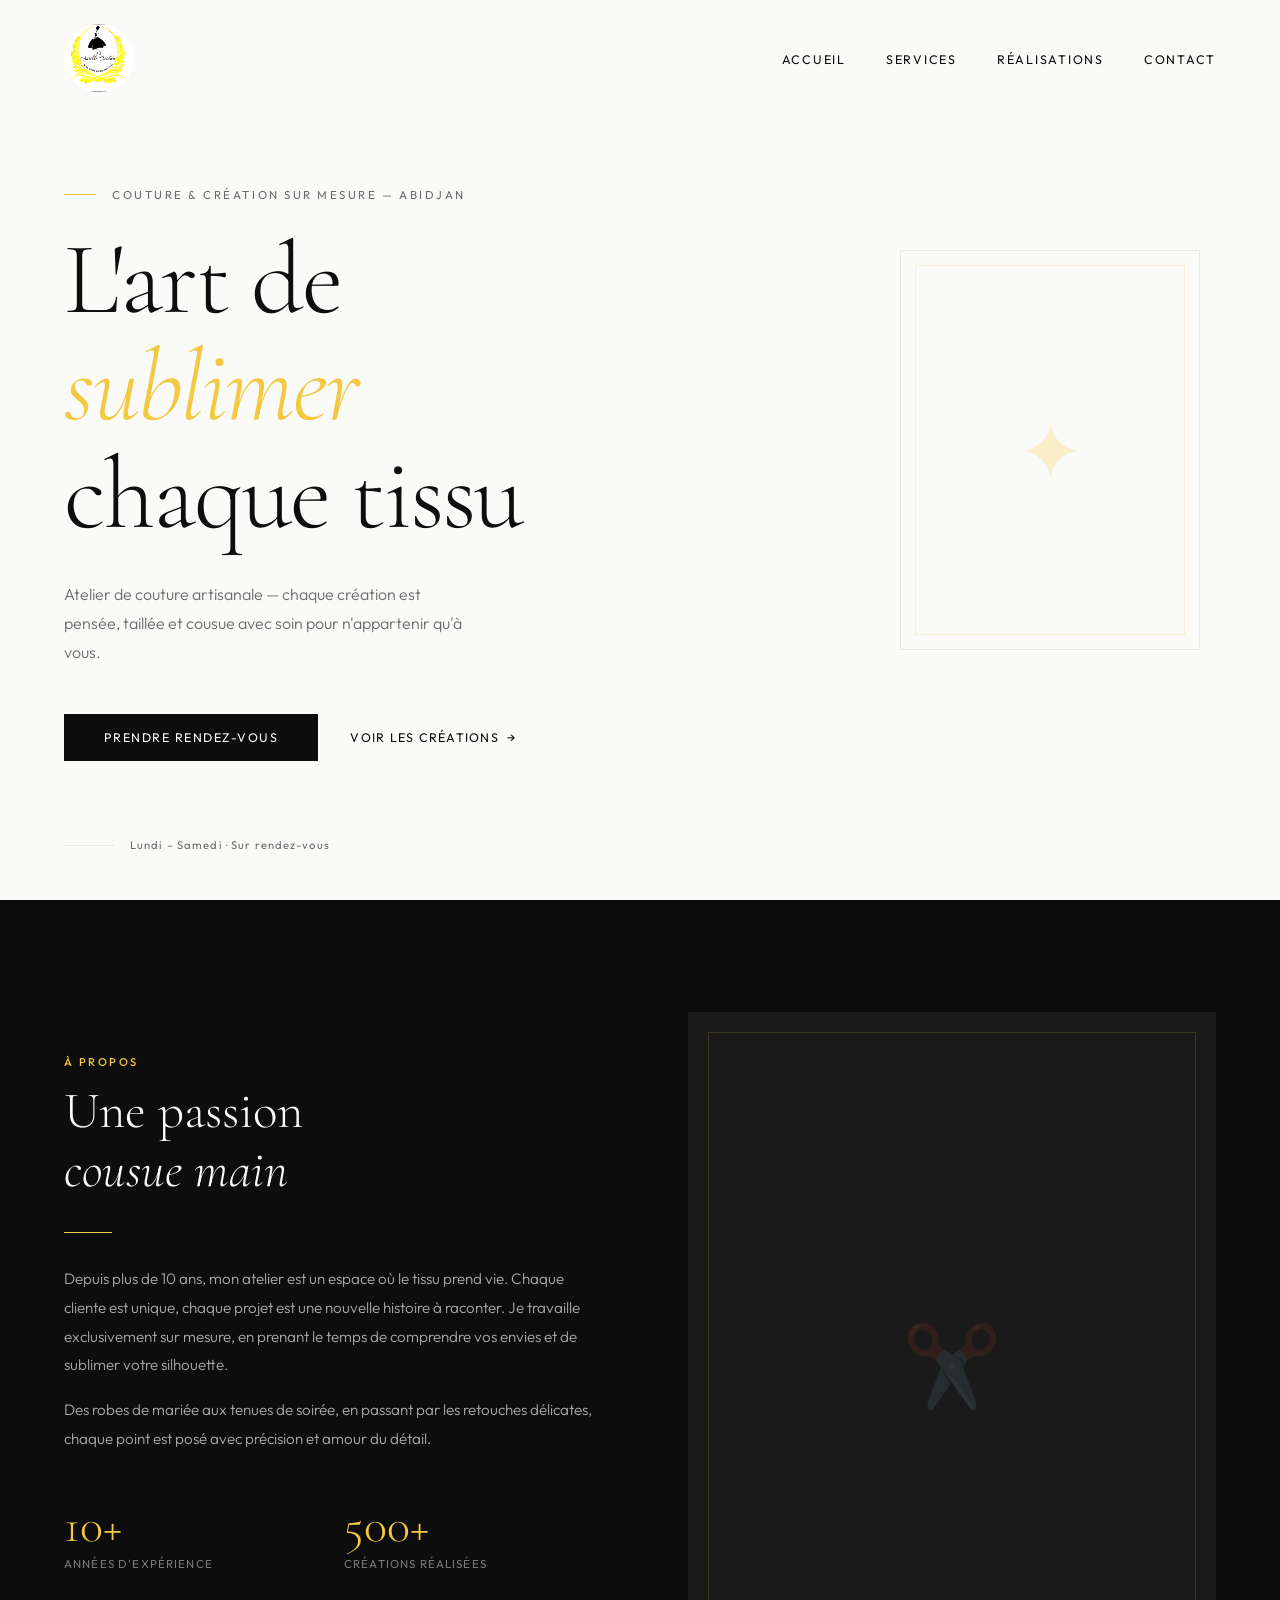
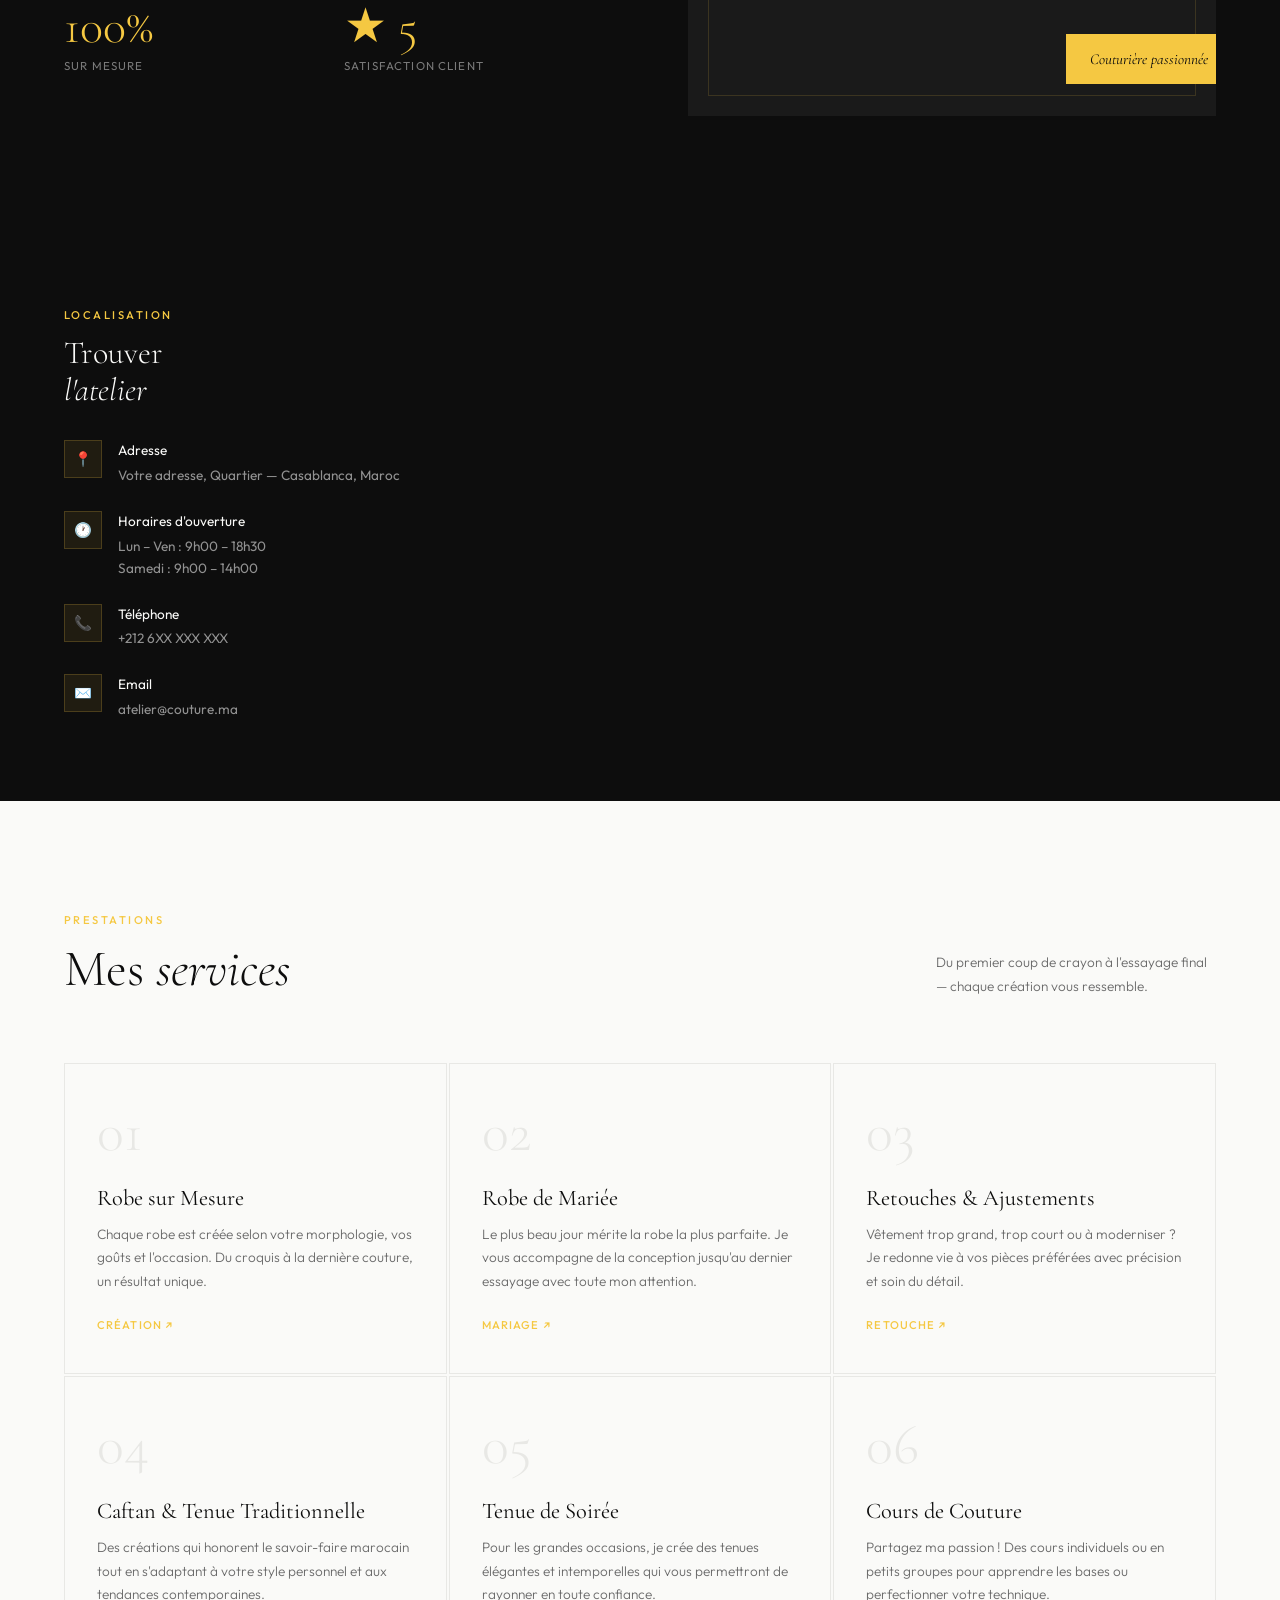
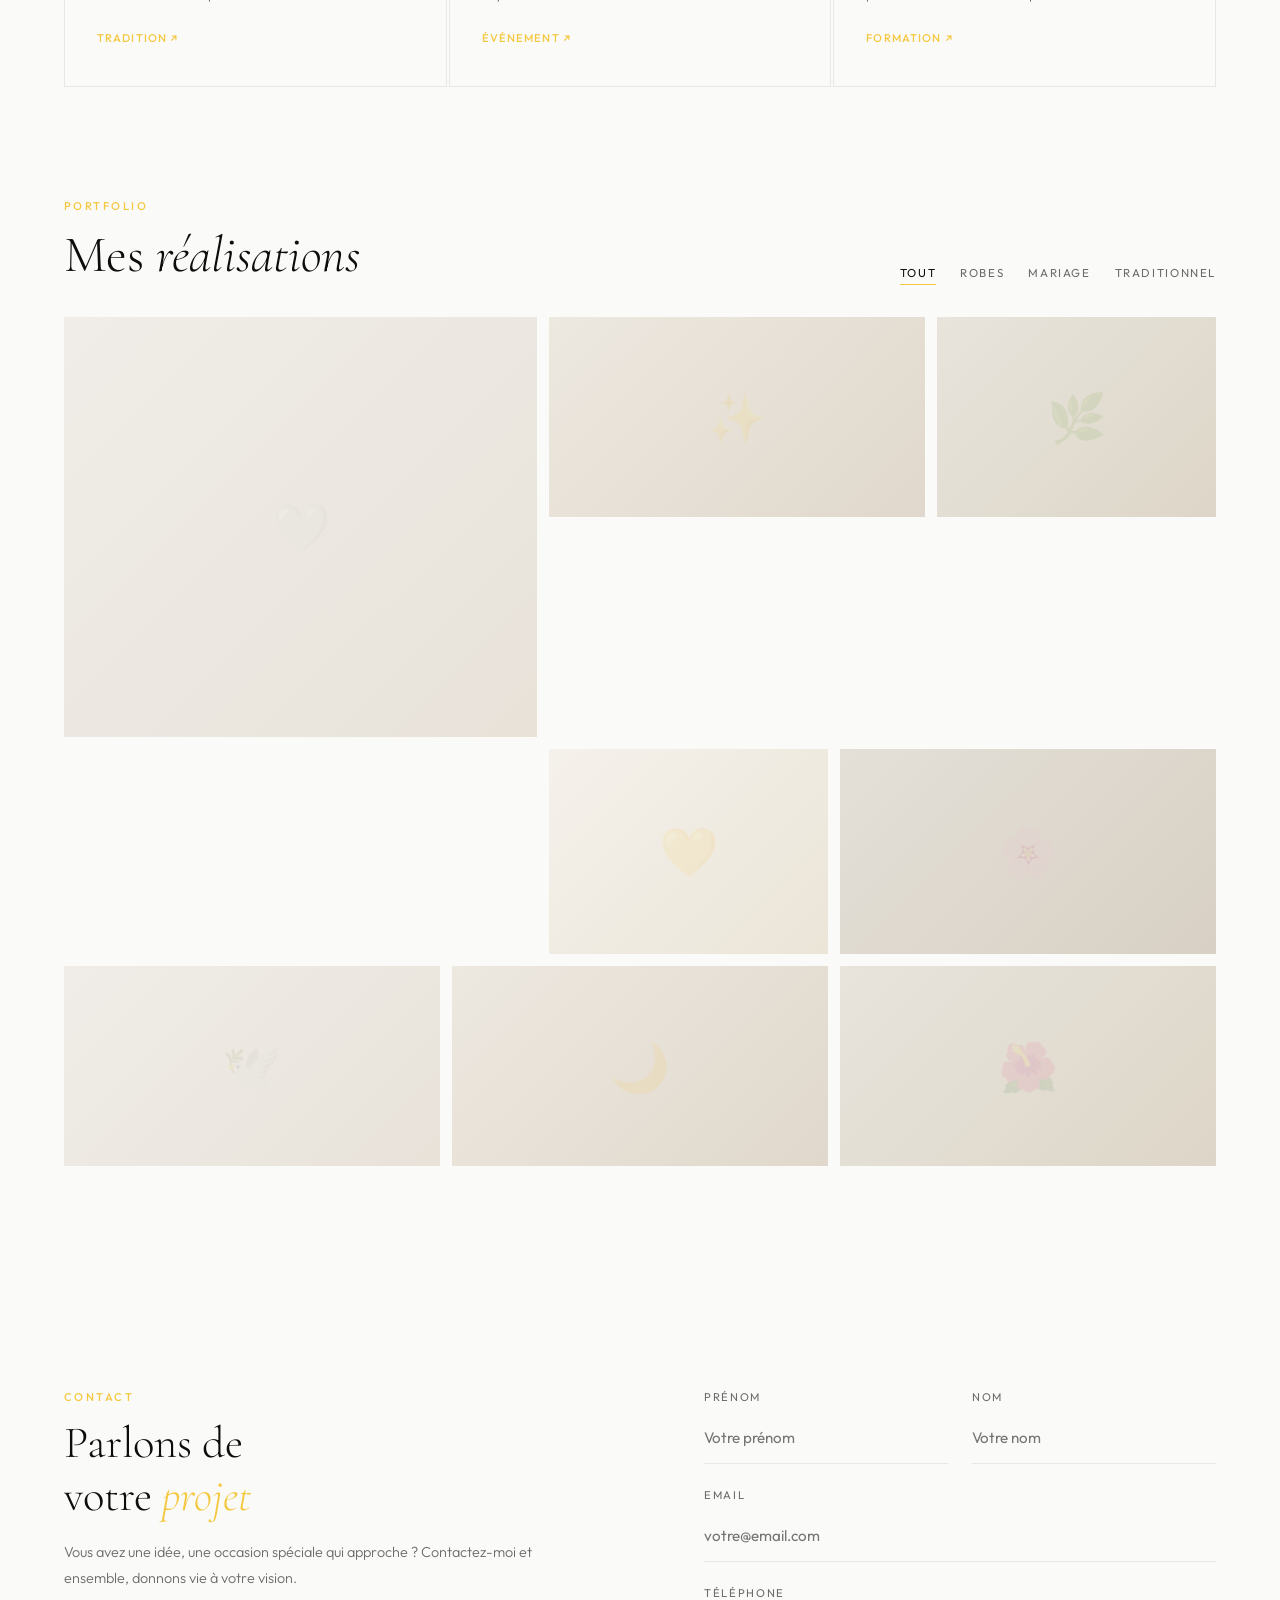
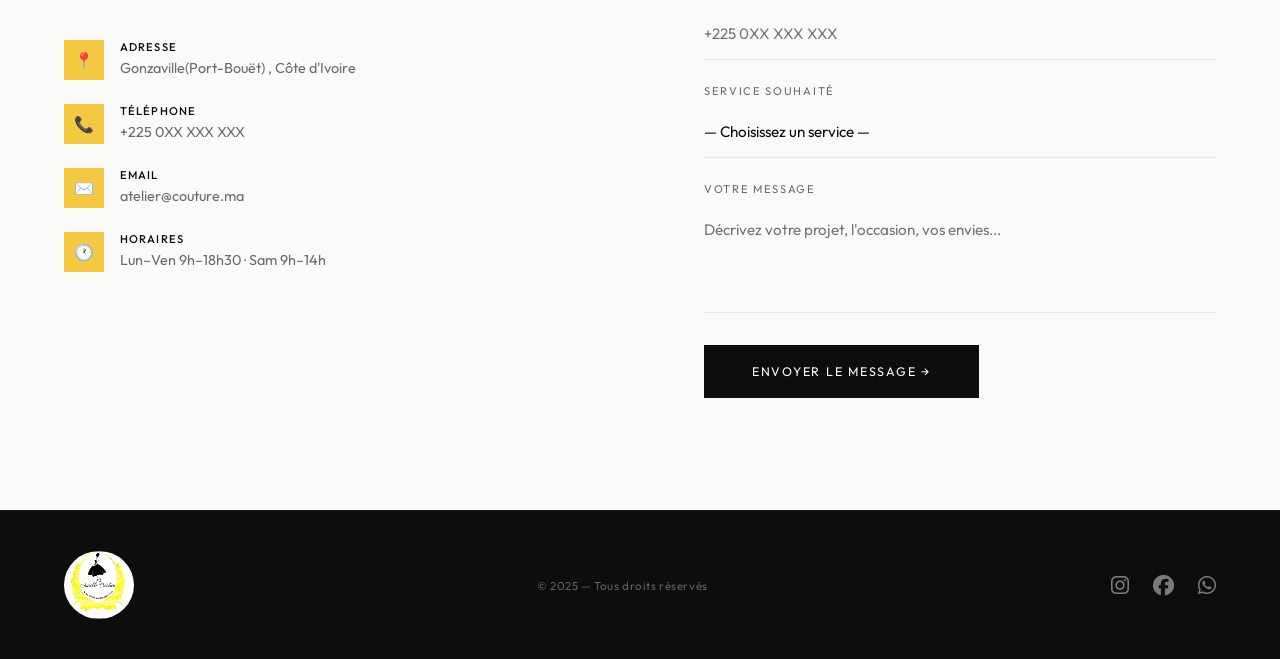
==== index.html @ 99bc2b7b "Site vitrine type couture" ====
<!DOCTYPE html>
<html lang="fr">
<head>
  <meta charset="UTF-8">
  <meta name="viewport" content="width=device-width, initial-scale=1.0">
  <title>Aurelle Création — Vous rendre encore plus belle</title>
  <link href="https://fonts.googleapis.com/css2?family=Cormorant+Garamond:ital,wght@0,300;0,400;0,600;1,300;1,400&family=Outfit:wght@300;400;500&display=swap" rel="stylesheet">
  <link rel="stylesheet" href="https://cdnjs.cloudflare.com/ajax/libs/font-awesome/6.4.0/css/all.min.css">
  <style>
    :root {
      --yellow: #F5C842;
      --yellow-light: #FDF3CC;
      --white: #FAFAF8;
      --black: #0D0D0D;
      --gray: #6B6B6B;
      --gray-light: #E8E8E5;
      --font-display: 'Cormorant Garamond', serif;
      --font-body: 'Outfit', sans-serif;
    }
    * { margin: 0; padding: 0; box-sizing: border-box; }
    html { scroll-behavior: smooth; }
    body { font-family: var(--font-body); background: var(--white); color: var(--black); overflow-x: hidden; }

    /* ── NAV ── */
    nav {
      position: fixed; top: 0; left: 0; right: 0; z-index: 100;
      display: flex; justify-content: space-between; align-items: center;
      padding: 1.5rem 4rem;
      transition: background 0.4s, box-shadow 0.4s;
    }
    nav.scrolled {
      background: rgba(250,250,248,0.96);
      backdrop-filter: blur(12px);
      box-shadow: 0 1px 0 var(--gray-light);
    }
    .nav-logo {
      font-family: var(--font-display); font-size: 1.5rem; font-weight: 300;
      letter-spacing: 0.1em; color: var(--black); text-decoration: none;
    }
    .nav-logo span { color: var(--yellow); }
    .logo-img { 
      height: 68px; width: auto; object-fit: contain; display: block;
      border-radius: 50%;
      filter: brightness(1.2);
    }
    .footer-logo .logo-img { 
      height: 62px;
      filter: brightness(0) invert(1) brightness(1.2);
      border-radius: 50%;
    }
    .nav-links { display: flex; gap: 2.5rem; list-style: none; }
    .nav-links a {
      font-size: 0.78rem; font-weight: 400; letter-spacing: 0.14em;
      text-transform: uppercase; color: var(--black); text-decoration: none;
      position: relative; padding-bottom: 3px;
    }
    .nav-links a::after {
      content: ''; position: absolute; bottom: 0; left: 0;
      width: 0; height: 1px; background: var(--yellow); transition: width 0.3s;
    }
    .nav-links a:hover::after { width: 100%; }

    .hamburger { display: none; flex-direction: column; gap: 5px; cursor: pointer; }
    .hamburger span { display: block; width: 24px; height: 1.5px; background: var(--black); transition: all 0.3s; }
    .hamburger.open span:nth-child(1) { transform: translateY(6.5px) rotate(45deg); }
    .hamburger.open span:nth-child(2) { opacity: 0; }
    .hamburger.open span:nth-child(3) { transform: translateY(-6.5px) rotate(-45deg); }

    .mobile-menu {
      display: none; position: fixed; inset: 0; background: var(--white); z-index: 99;
      flex-direction: column; justify-content: center; align-items: center; gap: 2.5rem;
    }
    .mobile-menu.open { display: flex; }
    .mobile-menu a {
      font-family: var(--font-display); font-size: 2.8rem; font-weight: 300;
      color: var(--black); text-decoration: none; letter-spacing: 0.05em;
    }
    .mobile-menu a:hover { color: var(--yellow); }

    /* ── HERO ── */
    #accueil {
      min-height: 100vh; display: flex; flex-direction: column; justify-content: center;
      padding: 8rem 4rem 5rem; position: relative; overflow: hidden;
    }
    .hero-eyebrow {
      font-size: 0.72rem; font-weight: 400; letter-spacing: 0.22em;
      text-transform: uppercase; color: var(--gray); margin-bottom: 1.5rem;
      display: flex; align-items: center; gap: 1rem;
      opacity: 0; animation: fadeUp 0.8s ease forwards 0.2s;
    }
    .hero-eyebrow::before { content: ''; display: block; width: 2rem; height: 1px; background: var(--yellow); }
    .hero-title {
      font-family: var(--font-display);
      font-size: clamp(3.5rem, 8vw, 8rem);
      font-weight: 300; line-height: 1.05; letter-spacing: -0.02em; max-width: 820px;
      opacity: 0; animation: fadeUp 0.9s ease forwards 0.4s;
    }
    .hero-title em { font-style: italic; color: var(--yellow); }
    .hero-subtitle {
      margin-top: 2rem; font-size: 1rem; font-weight: 300; color: var(--gray);
      max-width: 400px; line-height: 1.8;
      opacity: 0; animation: fadeUp 0.9s ease forwards 0.6s;
    }
    .hero-cta {
      margin-top: 3rem; display: flex; gap: 2rem; align-items: center;
      opacity: 0; animation: fadeUp 0.9s ease forwards 0.8s;
    }
    .btn-primary {
      background: var(--black); color: var(--white);
      padding: 1rem 2.5rem; font-family: var(--font-body);
      font-size: 0.78rem; font-weight: 400; letter-spacing: 0.12em;
      text-transform: uppercase; text-decoration: none; transition: background 0.3s, color 0.3s;
    }
    .btn-primary:hover { background: var(--yellow); color: var(--black); }
    .btn-secondary {
      font-size: 0.78rem; font-weight: 400; letter-spacing: 0.1em;
      text-transform: uppercase; color: var(--black); text-decoration: none;
      display: flex; align-items: center; gap: 0.5rem;
    }
    .btn-secondary::after { content: '→'; transition: transform 0.3s; }
    .btn-secondary:hover::after { transform: translateX(5px); }

    .hero-deco {
      position: absolute; right: 5rem; top: 50%; transform: translateY(-50%);
      width: 300px; height: 400px;
      opacity: 0; animation: fadeIn 1.2s ease forwards 1s;
    }
    .hero-deco-inner {
      width: 100%; height: 100%; border: 1px solid var(--gray-light);
      position: relative; display: flex; align-items: center; justify-content: center;
    }
    .hero-deco-inner::before { content: '✦'; font-size: 5rem; color: var(--yellow); opacity: 0.25; }
    .hero-deco-inner::after { content: ''; position: absolute; inset: 14px; border: 1px solid rgba(245,200,66,0.2); }

    .thread-line {
      position: absolute; bottom: 3rem; left: 4rem;
      display: flex; align-items: center; gap: 1rem;
      font-size: 0.7rem; letter-spacing: 0.1em; color: var(--gray);
      opacity: 0; animation: fadeUp 0.8s ease forwards 1.2s;
    }
    .thread-line::before { content: ''; display: block; width: 50px; height: 1px; background: var(--gray-light); }

    /* ── SECTIONS COMMONS ── */
    section { padding: 7rem 4rem; }
    .section-tag { font-size: 0.7rem; letter-spacing: 0.22em; text-transform: uppercase; color: var(--yellow); font-weight: 500; margin-bottom: 0.8rem; }
    .section-title { font-family: var(--font-display); font-size: clamp(2.2rem, 4vw, 3.5rem); font-weight: 300; line-height: 1.15; }
    .section-title em { font-style: italic; }
    .divider { width: 3rem; height: 1px; background: var(--yellow); margin: 2rem 0; }

    /* ── À PROPOS ── */
    #apropos {
      background: var(--black); color: var(--white);
      display: grid; grid-template-columns: 1fr 1fr; gap: 6rem; align-items: center;
    }
    #apropos .section-title { color: var(--white); }
    .apropos-text { font-size: 0.95rem; font-weight: 300; line-height: 1.9; color: rgba(255,255,255,0.65); }
    .apropos-stats { display: grid; grid-template-columns: 1fr 1fr; gap: 2rem; margin-top: 3rem; }
    .stat-number { font-family: var(--font-display); font-size: 3rem; font-weight: 300; color: var(--yellow); line-height: 1; }
    .stat-label { font-size: 0.72rem; letter-spacing: 0.1em; text-transform: uppercase; color: rgba(255,255,255,0.45); margin-top: 0.4rem; }
    .apropos-portrait {
      width: 100%; aspect-ratio: 3/4; background: #1A1A1A;
      position: relative; display: flex; align-items: center; justify-content: center; overflow: hidden;
    }
    .apropos-portrait::before { content: ''; position: absolute; inset: 20px; border: 1px solid rgba(245,200,66,0.15); }
    .portrait-icon { font-size: 5rem; opacity: 0.12; }
    .portrait-badge {
      position: absolute; bottom: 2rem; right: -1rem;
      background: var(--yellow); color: var(--black);
      padding: 1rem 1.5rem; font-family: var(--font-display); font-size: 0.95rem; font-style: italic;
    }

    /* ── MAP ── */
    #map-section { padding: 0; background: var(--black); }
    .map-container { display: grid; grid-template-columns: 1fr 1.6fr; }
    .map-info { background: var(--black); color: var(--white); padding: 5rem 4rem; display: flex; flex-direction: column; justify-content: center; }
    .map-info .section-tag { color: var(--yellow); }
    .map-info .section-title { color: var(--white); font-size: 2rem; }
    .map-details { margin-top: 2rem; display: flex; flex-direction: column; gap: 1.5rem; }
    .map-detail-item { display: flex; gap: 1rem; align-items: flex-start; }
    .map-icon {
      width: 38px; height: 38px; background: rgba(245,200,66,0.08);
      border: 1px solid rgba(245,200,66,0.2);
      display: flex; align-items: center; justify-content: center; font-size: 0.9rem; flex-shrink: 0;
    }
    .map-detail-text { font-size: 0.85rem; color: rgba(255,255,255,0.55); line-height: 1.6; }
    .map-detail-text strong { color: var(--white); display: block; margin-bottom: 0.2rem; font-weight: 400; }
    .map-iframe-wrap { height: 450px; overflow: hidden; }
    .map-iframe-wrap iframe { width: 100%; height: 100%; border: none; filter: grayscale(20%) contrast(1.05); }

    /* ── SERVICES ── */
    #services { background: var(--white); }
    .services-header { display: flex; justify-content: space-between; align-items: flex-end; margin-bottom: 4rem; }
    .services-grid { display: grid; grid-template-columns: repeat(3, 1fr); gap: 2px; }
    .service-card {
      background: var(--white); border: 1px solid var(--gray-light);
      padding: 2.5rem 2rem; transition: all 0.4s; cursor: default;
      position: relative; overflow: hidden;
    }
    .service-card::before {
      content: ''; position: absolute; bottom: 0; left: 0;
      width: 0; height: 2px; background: var(--yellow); transition: width 0.4s;
    }
    .service-card:hover { background: var(--black); color: var(--white); }
    .service-card:hover::before { width: 100%; }
    .service-number { font-family: var(--font-display); font-size: 3.5rem; font-weight: 300; color: var(--gray-light); line-height: 1; margin-bottom: 1.5rem; transition: color 0.4s; }
    .service-card:hover .service-number { color: rgba(245,200,66,0.15); }
    .service-name { font-family: var(--font-display); font-size: 1.4rem; font-weight: 400; margin-bottom: 0.75rem; }
    .service-desc { font-size: 0.85rem; font-weight: 300; line-height: 1.75; color: var(--gray); transition: color 0.4s; }
    .service-card:hover .service-desc { color: rgba(255,255,255,0.55); }
    .service-tag { display: inline-block; margin-top: 1.5rem; font-size: 0.7rem; letter-spacing: 0.1em; text-transform: uppercase; color: var(--yellow); font-weight: 500; }

    /* ── RÉALISATIONS ── */
    #realisations { background: var(--white); padding-top: 0; }
    .realisations-header { display: flex; justify-content: space-between; align-items: flex-end; margin-bottom: 2rem; flex-wrap: wrap; gap: 1rem; }
    .filter-tabs { display: flex; gap: 1.5rem; flex-wrap: wrap; }
    .filter-tab {
      font-size: 0.72rem; letter-spacing: 0.14em; text-transform: uppercase; font-weight: 400;
      cursor: pointer; padding-bottom: 4px; border: none; border-bottom: 1px solid transparent;
      color: var(--gray); transition: all 0.3s; background: none; font-family: var(--font-body);
    }
    .filter-tab.active, .filter-tab:hover { color: var(--black); border-bottom-color: var(--yellow); }

    .portfolio-grid {
      display: grid; grid-template-columns: repeat(12, 1fr);
      grid-auto-rows: auto; gap: 0.75rem;
    }
    .portfolio-item { position: relative; overflow: hidden; cursor: pointer; background: #F0EDE8; transition: opacity 0.4s, transform 0.4s; }
    .portfolio-item:nth-child(1) { grid-column: 1/6; height: 420px; }
    .portfolio-item:nth-child(2) { grid-column: 6/10; height: 200px; }
    .portfolio-item:nth-child(3) { grid-column: 10/13; height: 200px; }
    .portfolio-item:nth-child(4) { grid-column: 6/9; height: 205px; }
    .portfolio-item:nth-child(5) { grid-column: 9/13; height: 205px; }
    .portfolio-item:nth-child(6) { grid-column: 1/5; height: 200px; }
    .portfolio-item:nth-child(7) { grid-column: 5/9; height: 200px; }
    .portfolio-item:nth-child(8) { grid-column: 9/13; height: 200px; }

    .portfolio-img { width: 100%; height: 100%; display: flex; align-items: center; justify-content: center; font-size: 3rem; color: rgba(0,0,0,0.1); transition: transform 0.6s ease; }
    .portfolio-overlay {
      position: absolute; inset: 0; background: rgba(13,13,13,0.72);
      display: flex; flex-direction: column; justify-content: flex-end;
      padding: 1.5rem; opacity: 0; transition: opacity 0.4s;
    }
    .portfolio-item:hover .portfolio-overlay { opacity: 1; }
    .portfolio-item:hover .portfolio-img { transform: scale(1.06); }
    .portfolio-title { font-family: var(--font-display); font-size: 1.3rem; font-weight: 400; color: var(--white); font-style: italic; }
    .portfolio-cat { font-size: 0.7rem; letter-spacing: 0.15em; text-transform: uppercase; color: var(--yellow); margin-top: 0.3rem; }

    .ph-1 { background: linear-gradient(135deg,#F0EDE8,#E8E2D9); }
    .ph-2 { background: linear-gradient(135deg,#EDE8E0,#E0D8CC); }
    .ph-3 { background: linear-gradient(135deg,#E8E4DC,#DDD6C8); }
    .ph-4 { background: linear-gradient(135deg,#F5F1EB,#EBE5D8); }
    .ph-5 { background: linear-gradient(135deg,#E4E0D8,#D8D0C4); }

    /* ── CONTACT ── */
    #contact { background: var(--white); display: grid; grid-template-columns: 1fr 1fr; gap: 8rem; align-items: start; }
    .contact-info-title { font-family: var(--font-display); font-size: clamp(2rem, 3.5vw, 3rem); font-weight: 300; line-height: 1.2; margin-bottom: 1rem; }
    .contact-info-title em { font-style: italic; color: var(--yellow); }
    .contact-details { display: flex; flex-direction: column; gap: 1.5rem; margin-top: 3rem; }
    .contact-item { display: flex; gap: 1rem; align-items: flex-start; }
    .contact-icon { width: 40px; height: 40px; background: var(--yellow); display: flex; align-items: center; justify-content: center; font-size: 1rem; flex-shrink: 0; }
    .contact-text strong { display: block; font-size: 0.7rem; letter-spacing: 0.1em; text-transform: uppercase; margin-bottom: 0.2rem; font-weight: 500; }
    .contact-text span { font-size: 0.9rem; color: var(--gray); }

    .contact-form { display: flex; flex-direction: column; gap: 1.5rem; }
    .form-group { display: flex; flex-direction: column; gap: 0.5rem; }
    .form-group label { font-size: 0.7rem; letter-spacing: 0.15em; text-transform: uppercase; color: var(--gray); }
    .form-group input, .form-group textarea, .form-group select {
      width: 100%; padding: 1rem 0; border: none; border-bottom: 1px solid var(--gray-light);
      background: transparent; font-family: var(--font-body); font-size: 0.95rem;
      color: var(--black); outline: none; transition: border-color 0.3s; resize: none; -webkit-appearance: none; appearance: none;
    }
    .form-group input:focus, .form-group textarea:focus, .form-group select:focus { border-bottom-color: var(--yellow); }
    .form-row { display: grid; grid-template-columns: 1fr 1fr; gap: 1.5rem; }
    .btn-submit {
      margin-top: 0.5rem; background: var(--black); color: var(--white); border: none;
      padding: 1.2rem 3rem; font-family: var(--font-body); font-size: 0.78rem; font-weight: 400;
      letter-spacing: 0.14em; text-transform: uppercase; cursor: pointer; transition: background 0.3s, color 0.3s; align-self: flex-start;
    }
    .btn-submit:hover { background: var(--yellow); color: var(--black); }

    /* ── FOOTER ── */
    footer {
      background: var(--black); color: var(--white); padding: 2.5rem 4rem;
      display: flex; justify-content: space-between; align-items: center;
      border-top: 1px solid rgba(255,255,255,0.05);
    }
    .footer-logo { font-family: var(--font-display); font-size: 1.3rem; font-weight: 300; letter-spacing: 0.1em; }
    .footer-logo span { color: var(--yellow); }
    .footer-copy { font-size: 0.72rem; color: rgba(255,255,255,0.35); letter-spacing: 0.05em; }
    .footer-social { display: flex; gap: 1.5rem; }
    .footer-social a { font-size: 1.3rem; color: rgba(255,255,255,0.45); text-decoration: none; transition: color 0.3s; display: flex; align-items: center; justify-content: center; }
    .footer-social a:hover { color: var(--yellow); }

    /* ── ANIMATIONS ── */
    @keyframes fadeUp { from { opacity:0; transform:translateY(22px); } to { opacity:1; transform:translateY(0); } }
    @keyframes fadeIn { from { opacity:0; } to { opacity:1; } }
    .reveal { opacity:0; transform:translateY(28px); transition: opacity 0.85s ease, transform 0.85s ease; }
    .reveal.visible { opacity:1; transform:translateY(0); }
    .reveal-delay-1 { transition-delay:0.12s; }
    .reveal-delay-2 { transition-delay:0.24s; }
    .reveal-delay-3 { transition-delay:0.36s; }
    .reveal-delay-4 { transition-delay:0.48s; }

    /* ── RESPONSIVE ── */
    @media (max-width: 1024px) {
      nav { padding: 1.5rem 2rem; }
      section { padding: 5rem 2rem; }
      #accueil { padding: 7rem 2rem 4rem; }
      .hero-deco { display: none; }
      .services-grid { grid-template-columns: repeat(2,1fr); }
      #apropos { grid-template-columns: 1fr; gap: 3rem; }
      .apropos-portrait { max-height: 320px; }
      #contact { grid-template-columns: 1fr; gap: 4rem; }
      .map-container { grid-template-columns: 1fr; }
      .map-iframe-wrap { height: 300px; }
      footer { flex-direction: column; gap: 1.5rem; text-align: center; }
    }
    @media (max-width: 768px) {
      .nav-links { display: none; }
      .hamburger { display: flex; }
      .services-grid { grid-template-columns: 1fr; }
      .portfolio-item:nth-child(1) { grid-column: 1/-1; height: 260px; }
      .portfolio-item:nth-child(2) { grid-column: 1/7; height: 170px; }
      .portfolio-item:nth-child(3) { grid-column: 7/-1; height: 170px; }
      .portfolio-item:nth-child(4) { grid-column: 1/7; height: 170px; }
      .portfolio-item:nth-child(5) { grid-column: 7/-1; height: 170px; }
      .portfolio-item:nth-child(6) { grid-column: 1/-1; height: 170px; }
      .portfolio-item:nth-child(7),
      .portfolio-item:nth-child(8) { display: none; }
      .form-row { grid-template-columns: 1fr; }
      .services-header, .realisations-header { flex-direction: column; align-items: flex-start; gap: 1rem; }
      .thread-line { display: none; }
      .map-info { padding: 3rem 2rem; }
    }
  </style>
</head>
<body>

<!-- ═══════════════════════════ NAV ═══════════════════════════ -->
<nav id="navbar">
  <a href="#accueil" class="nav-logo"><img src="Aurelle_couture.jpeg" class="logo-img"></a>
  <ul class="nav-links">
    <li><a href="#accueil">Accueil</a></li>
    <li><a href="#services">Services</a></li>
    <li><a href="#realisations">Réalisations</a></li>
    <li><a href="#contact">Contact</a></li>
  </ul>
  <div class="hamburger" id="hamburger" onclick="toggleMenu()">
    <span></span><span></span><span></span>
  </div>
</nav>

<div class="mobile-menu" id="mobileMenu">
  <a href="#accueil" onclick="closeMenu()">Accueil</a>
  <a href="#services" onclick="closeMenu()">Services</a>
  <a href="#realisations" onclick="closeMenu()">Réalisations</a>
  <a href="#contact" onclick="closeMenu()">Contact</a>
</div>

<!-- ═══════════════════════════ HERO ═══════════════════════════ -->
<section id="accueil">
  <div class="hero-eyebrow">Couture & Création sur Mesure — Abidjan</div>
  <h1 class="hero-title">L'art de<br><em>sublimer</em><br>chaque tissu</h1>
  <p class="hero-subtitle">Atelier de couture artisanale — chaque création est pensée, taillée et cousue avec soin pour n'appartenir qu'à vous.</p>
  <div class="hero-cta">
    <a href="#contact" class="btn-primary">Prendre rendez-vous</a>
    <a href="#realisations" class="btn-secondary">Voir les créations</a>
  </div>
  <div class="hero-deco"><div class="hero-deco-inner"></div></div>
  <div class="thread-line">Lundi – Samedi · Sur rendez-vous</div>
</section>

<!-- ═══════════════════════════ À PROPOS ═══════════════════════════ -->
<section id="apropos">
  <div class="reveal">
    <div class="section-tag">À propos</div>
    <h2 class="section-title">Une passion<br><em>cousue main</em></h2>
    <div class="divider"></div>
    <p class="apropos-text">Depuis plus de 10 ans, mon atelier est un espace où le tissu prend vie.
      Chaque cliente est unique, chaque projet est une nouvelle histoire à raconter.
      Je travaille exclusivement sur mesure, en prenant le temps de comprendre vos envies et de sublimer votre silhouette.
    </p>
    <p class="apropos-text" style="margin-top:1rem">Des robes de mariée aux tenues de soirée, en passant par les retouches délicates, chaque point est posé avec précision et amour du détail.</p>
    <div class="apropos-stats">
      <div class="stat-item reveal reveal-delay-1">
        <div class="stat-number">10+</div>
        <div class="stat-label">Années d'expérience</div>
      </div>
      <div class="stat-item reveal reveal-delay-2">
        <div class="stat-number">500+</div>
        <div class="stat-label">Créations réalisées</div>
      </div>
      <div class="stat-item reveal reveal-delay-3">
        <div class="stat-number">100%</div>
        <div class="stat-label">Sur mesure</div>
      </div>
      <div class="stat-item reveal reveal-delay-4">
        <div class="stat-number">★ 5</div>
        <div class="stat-label">Satisfaction client</div>
      </div>
    </div>
  </div>
  <div class="apropos-portrait reveal reveal-delay-2">
    <div class="portrait-icon">✂️</div>
    <div class="portrait-badge">Couturière passionnée</div>
  </div>
</section>

<!-- ═══════════════════════════ MAP ═══════════════════════════ -->
<div id="map-section">
  <div class="map-container">
    <div class="map-info reveal">
      <div class="section-tag">Localisation</div>
      <h2 class="section-title">Trouver<br><em>l'atelier</em></h2>
      <div class="map-details">
        <div class="map-detail-item">
          <div class="map-icon">📍</div>
          <div class="map-detail-text">
            <strong>Adresse</strong>
            Votre adresse, Quartier — Casablanca, Maroc
          </div>
        </div>
        <div class="map-detail-item">
          <div class="map-icon">🕐</div>
          <div class="map-detail-text">
            <strong>Horaires d'ouverture</strong>
            Lun – Ven : 9h00 – 18h30<br>Samedi : 9h00 – 14h00
          </div>
        </div>
        <div class="map-detail-item">
          <div class="map-icon">📞</div>
          <div class="map-detail-text">
            <strong>Téléphone</strong>
            +212 6XX XXX XXX
          </div>
        </div>
        <div class="map-detail-item">
          <div class="map-icon">✉️</div>
          <div class="map-detail-text">
            <strong>Email</strong>
            atelier@couture.ma
          </div>
        </div>
      </div>
    </div>
    <div class="map-iframe-wrap">
      <!-- Remplacez les coordonnées par celles de votre atelier -->
      <iframe
        src="https://www.openstreetmap.org/export/embed.html?bbox=-7.65%2C33.54%2C-7.55%2C33.62&layer=mapnik&marker=33.5731,-7.5898"
        title="Localisation de l'atelier"
        loading="lazy"
        allowfullscreen>
      </iframe>
    </div>
  </div>
</div>

<!-- ═══════════════════════════ SERVICES ═══════════════════════════ -->
<section id="services">
  <div class="services-header">
    <div>
      <div class="section-tag reveal">Prestations</div>
      <h2 class="section-title reveal">Mes <em>services</em></h2>
    </div>
    <p style="max-width:280px;font-size:0.85rem;color:var(--gray);font-weight:300;line-height:1.75" class="reveal">
      Du premier coup de crayon à l'essayage final — chaque création vous ressemble.
    </p>
  </div>
  <div class="services-grid">
    <div class="service-card reveal">
      <div class="service-number">01</div>
      <div class="service-name">Robe sur Mesure</div>
      <p class="service-desc">Chaque robe est créée selon votre morphologie, vos goûts et l'occasion. Du croquis à la dernière couture, un résultat unique.</p>
      <span class="service-tag">Création ↗</span>
    </div>
    <div class="service-card reveal reveal-delay-1">
      <div class="service-number">02</div>
      <div class="service-name">Robe de Mariée</div>
      <p class="service-desc">Le plus beau jour mérite la robe la plus parfaite. Je vous accompagne de la conception jusqu'au dernier essayage avec toute mon attention.</p>
      <span class="service-tag">Mariage ↗</span>
    </div>
    <div class="service-card reveal reveal-delay-2">
      <div class="service-number">03</div>
      <div class="service-name">Retouches & Ajustements</div>
      <p class="service-desc">Vêtement trop grand, trop court ou à moderniser ? Je redonne vie à vos pièces préférées avec précision et soin du détail.</p>
      <span class="service-tag">Retouche ↗</span>
    </div>
    <div class="service-card reveal reveal-delay-1">
      <div class="service-number">04</div>
      <div class="service-name">Caftan & Tenue Traditionnelle</div>
      <p class="service-desc">Des créations qui honorent le savoir-faire marocain tout en s'adaptant à votre style personnel et aux tendances contemporaines.</p>
      <span class="service-tag">Tradition ↗</span>
    </div>
    <div class="service-card reveal reveal-delay-2">
      <div class="service-number">05</div>
      <div class="service-name">Tenue de Soirée</div>
      <p class="service-desc">Pour les grandes occasions, je crée des tenues élégantes et intemporelles qui vous permettront de rayonner en toute confiance.</p>
      <span class="service-tag">Événement ↗</span>
    </div>
    <div class="service-card reveal reveal-delay-3">
      <div class="service-number">06</div>
      <div class="service-name">Cours de Couture</div>
      <p class="service-desc">Partagez ma passion ! Des cours individuels ou en petits groupes pour apprendre les bases ou perfectionner votre technique.</p>
      <span class="service-tag">Formation ↗</span>
    </div>
  </div>
</section>

<!-- ═══════════════════════════ RÉALISATIONS ═══════════════════════════ -->
<section id="realisations">
  <div class="realisations-header">
    <div>
      <div class="section-tag reveal">Portfolio</div>
      <h2 class="section-title reveal">Mes <em>réalisations</em></h2>
    </div>
    <div class="filter-tabs">
      <button class="filter-tab active" onclick="filterPortfolio('all',this)">Tout</button>
      <button class="filter-tab" onclick="filterPortfolio('robe',this)">Robes</button>
      <button class="filter-tab" onclick="filterPortfolio('mariage',this)">Mariage</button>
      <button class="filter-tab" onclick="filterPortfolio('traditionnel',this)">Traditionnel</button>
    </div>
  </div>
  <div class="portfolio-grid" id="portfolioGrid">
    <div class="portfolio-item ph-1" data-cat="mariage">
      <div class="portfolio-img">🤍</div>
      <div class="portfolio-overlay">
        <div class="portfolio-title">Robe de Mariée</div>
        <div class="portfolio-cat">Mariage · Dentelle & Soie</div>
      </div>
    </div>
    <div class="portfolio-item ph-2" data-cat="robe">
      <div class="portfolio-img">✨</div>
      <div class="portfolio-overlay">
        <div class="portfolio-title">Robe de Soirée</div>
        <div class="portfolio-cat">Soirée · Velours</div>
      </div>
    </div>
    <div class="portfolio-item ph-3" data-cat="traditionnel">
      <div class="portfolio-img">🌿</div>
      <div class="portfolio-overlay">
        <div class="portfolio-title">Caftan Brodé</div>
        <div class="portfolio-cat">Traditionnel · Soie</div>
      </div>
    </div>
    <div class="portfolio-item ph-4" data-cat="robe">
      <div class="portfolio-img">💛</div>
      <div class="portfolio-overlay">
        <div class="portfolio-title">Robe Cocktail</div>
        <div class="portfolio-cat">Événement · Satin</div>
      </div>
    </div>
    <div class="portfolio-item ph-5" data-cat="traditionnel">
      <div class="portfolio-img">🌸</div>
      <div class="portfolio-overlay">
        <div class="portfolio-title">Takchita Moderne</div>
        <div class="portfolio-cat">Traditionnel · Organza</div>
      </div>
    </div>
    <div class="portfolio-item ph-1" data-cat="mariage">
      <div class="portfolio-img">🕊️</div>
      <div class="portfolio-overlay">
        <div class="portfolio-title">Voile & Accessoires</div>
        <div class="portfolio-cat">Mariage · Tulle</div>
      </div>
    </div>
    <div class="portfolio-item ph-2" data-cat="robe">
      <div class="portfolio-img">🌙</div>
      <div class="portfolio-overlay">
        <div class="portfolio-title">Robe Longue</div>
        <div class="portfolio-cat">Soirée · Mousseline</div>
      </div>
    </div>
    <div class="portfolio-item ph-3" data-cat="traditionnel">
      <div class="portfolio-img">🌺</div>
      <div class="portfolio-overlay">
        <div class="portfolio-title">Ceinture Brodée</div>
        <div class="portfolio-cat">Accessoire · Broderie</div>
      </div>
    </div>
  </div>
</section>

<!-- ═══════════════════════════ CONTACT ═══════════════════════════ -->
<section id="contact">
  <div class="reveal">
    <div class="section-tag">Contact</div>
    <h2 class="contact-info-title">Parlons de<br>votre <em>projet</em></h2>
    <p style="font-size:0.9rem;color:var(--gray);font-weight:300;line-height:1.8;margin-top:1rem">
      Vous avez une idée, une occasion spéciale qui approche ? Contactez-moi et ensemble, donnons vie à votre vision.
    </p>
    <div class="contact-details">
      <div class="contact-item">
        <div class="contact-icon">📍</div>
        <div class="contact-text"><strong>Adresse</strong><span>Gonzaville(Port-Bouët) , Côte d'Ivoire</span></div>
      </div>
      <div class="contact-item">
        <div class="contact-icon">📞</div>
        <div class="contact-text"><strong>Téléphone</strong><span>+225 0XX XXX XXX</span></div>
      </div>
      <div class="contact-item">
        <div class="contact-icon">✉️</div>
        <div class="contact-text"><strong>Email</strong><span>atelier@couture.ma</span></div>
      </div>
      <div class="contact-item">
        <div class="contact-icon">🕐</div>
        <div class="contact-text"><strong>Horaires</strong><span>Lun–Ven 9h–18h30 · Sam 9h–14h</span></div>
      </div>
    </div>
  </div>
  <div class="reveal reveal-delay-2">
    <form class="contact-form" action="https://formsubmit.co/kouamepaulmichel@gmail.com" method="POST">
      <input type="hidden" name="_subject" value="Nouvelle demande de contact - Atelier Aurelle">
      <input type="hidden" name="_captcha" value="false">
      <div class="form-row">
        <div class="form-group">
          <label>Prénom</label>
          <input type="text" name="prenom" placeholder="Votre prénom" required />
        </div>
        <div class="form-group">
          <label>Nom</label>
          <input type="text" name="nom" placeholder="Votre nom" required />
        </div>
      </div>
      <div class="form-group">
        <label>Email</label>
        <input type="email" name="email" placeholder="votre@email.com" required />
      </div>
      <div class="form-group">
        <label>Téléphone</label>
        <input type="tel" name="telephone" placeholder="+225 0XX XXX XXX" />
      </div>
      <div class="form-group">
        <label>Service souhaité</label>
        <select name="service">
          <option value="">— Choisissez un service —</option>
          <option>Robe sur Mesure</option>
          <option>Robe de Mariée</option>
          <option>Retouches & Ajustements</option>
          <option>Caftan & Tenue Traditionnelle</option>
          <option>Tenue de Soirée</option>
          <option>Cours de Couture</option>
          <option>Autre</option>
        </select>
      </div>
      <div class="form-group">
        <label>Votre message</label>
        <textarea name="message" rows="4" placeholder="Décrivez votre projet, l'occasion, vos envies..."></textarea>
      </div>
      <button type="submit" class="btn-submit" id="submitBtn">Envoyer le message →</button>
    </form>
  </div>
</section>

<!-- ═══════════════════════════ FOOTER ═══════════════════════════ -->
<footer>
    <a href="#accueil" class="nav-logo"><img src="Aurelle_couture.jpeg" class="logo-img"></a>
  <div class="footer-copy">© 2025 — Tous droits réservés</div>
  <div class="footer-social">
    <a href="#" title="Instagram"><i class="fab fa-instagram"></i></a>
    <a href="#" title="Facebook"><i class="fab fa-facebook"></i></a>
    <a href="#" title="WhatsApp"><i class="fab fa-whatsapp"></i></a>
  </div>
</footer>

<script>
  // ── Nav scroll ──
  window.addEventListener('scroll', () => {
    document.getElementById('navbar').classList.toggle('scrolled', window.scrollY > 50);
  });

  // ── Mobile menu ──
  function toggleMenu() {
    const h = document.getElementById('hamburger');
    const m = document.getElementById('mobileMenu');
    h.classList.toggle('open');
    m.classList.toggle('open');
  }
  function closeMenu() {
    document.getElementById('hamburger').classList.remove('open');
    document.getElementById('mobileMenu').classList.remove('open');
  }

  // ── Scroll Reveal ──
  const observer = new IntersectionObserver((entries) => {
    entries.forEach(e => { if (e.isIntersecting) e.target.classList.add('visible'); });
  }, { threshold: 0.1 });
  document.querySelectorAll('.reveal').forEach(el => observer.observe(el));

  // ── Portfolio Filter ──
  function filterPortfolio(cat, btn) {
    document.querySelectorAll('.filter-tab').forEach(t => t.classList.remove('active'));
    btn.classList.add('active');
    document.querySelectorAll('.portfolio-item').forEach(item => {
      const match = cat === 'all' || item.dataset.cat === cat;
      item.style.opacity = match ? '1' : '0.2';
      item.style.transform = match ? 'scale(1)' : 'scale(0.97)';
    });
  }

  // ── Contact Form ──
  function sendMessage(e) {
    e.preventDefault();
    const btn = document.getElementById('submitBtn');
    btn.textContent = 'Message envoyé ✓';
    btn.style.background = 'var(--yellow)';
    btn.style.color = 'var(--black)';
    btn.disabled = true;
    setTimeout(() => {
      btn.textContent = 'Envoyer le message →';
      btn.style.background = '';
      btn.style.color = '';
      btn.disabled = false;
      e.target.reset();
    }, 3500);
  }
</script>
</body>
</html>
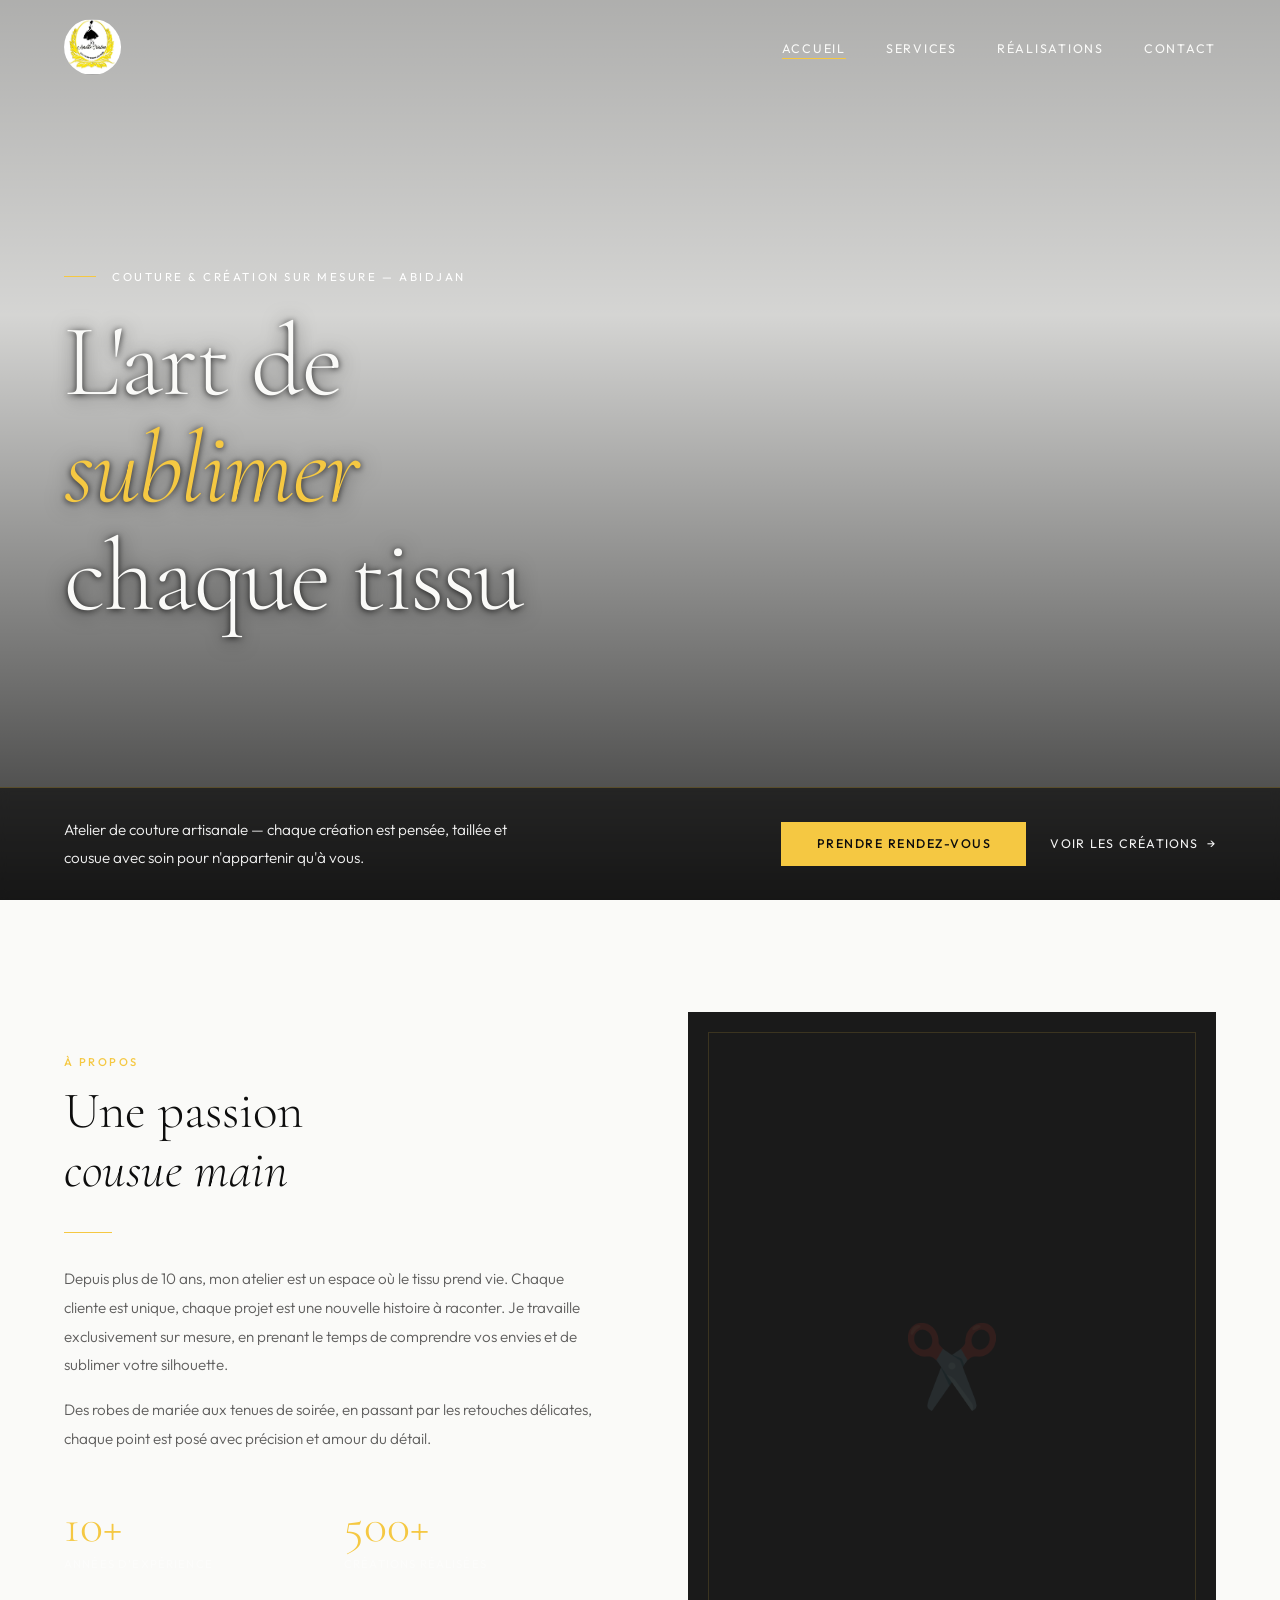
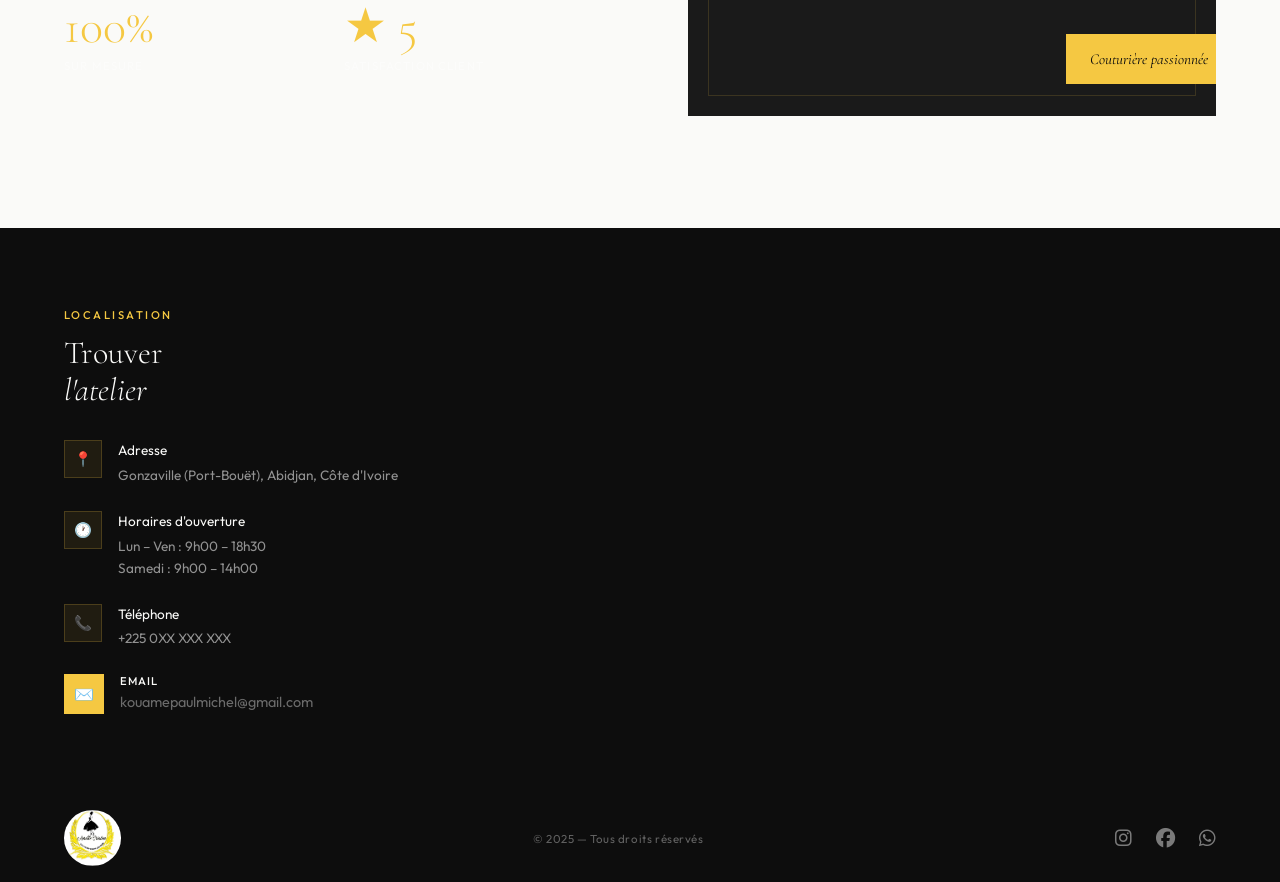
==== commit 84d16d0a: "j'ai modifier la page d'accueil en seperant les differentes sections (services ,realisation et conta" ====
--- a/index.html
+++ b/index.html
@@ -6,344 +6,19 @@
   <title>Aurelle Création — Vous rendre encore plus belle</title>
   <link href="https://fonts.googleapis.com/css2?family=Cormorant+Garamond:ital,wght@0,300;0,400;0,600;1,300;1,400&family=Outfit:wght@300;400;500&display=swap" rel="stylesheet">
   <link rel="stylesheet" href="https://cdnjs.cloudflare.com/ajax/libs/font-awesome/6.4.0/css/all.min.css">
-  <style>
-    :root {
-      --yellow: #F5C842;
-      --yellow-light: #FDF3CC;
-      --white: #FAFAF8;
-      --black: #0D0D0D;
-      --gray: #6B6B6B;
-      --gray-light: #E8E8E5;
-      --font-display: 'Cormorant Garamond', serif;
-      --font-body: 'Outfit', sans-serif;
-    }
-    * { margin: 0; padding: 0; box-sizing: border-box; }
-    html { scroll-behavior: smooth; }
-    body { font-family: var(--font-body); background: var(--white); color: var(--black); overflow-x: hidden; }
-
-    /* ── NAV ── */
-    nav {
-      position: fixed; top: 0; left: 0; right: 0; z-index: 100;
-      display: flex; justify-content: space-between; align-items: center;
-      padding: 1.5rem 4rem;
-      transition: background 0.4s, box-shadow 0.4s;
-    }
-    nav.scrolled {
-      background: rgba(250,250,248,0.96);
-      backdrop-filter: blur(12px);
-      box-shadow: 0 1px 0 var(--gray-light);
-    }
-    .nav-logo {
-      font-family: var(--font-display); font-size: 1.5rem; font-weight: 300;
-      letter-spacing: 0.1em; color: var(--black); text-decoration: none;
-    }
-    .nav-logo span { color: var(--yellow); }
-    .logo-img { 
-      height: 68px; width: auto; object-fit: contain; display: block;
-      border-radius: 50%;
-      filter: brightness(1.2);
-    }
-    .footer-logo .logo-img { 
-      height: 62px;
-      filter: brightness(0) invert(1) brightness(1.2);
-      border-radius: 50%;
-    }
-    .nav-links { display: flex; gap: 2.5rem; list-style: none; }
-    .nav-links a {
-      font-size: 0.78rem; font-weight: 400; letter-spacing: 0.14em;
-      text-transform: uppercase; color: var(--black); text-decoration: none;
-      position: relative; padding-bottom: 3px;
-    }
-    .nav-links a::after {
-      content: ''; position: absolute; bottom: 0; left: 0;
-      width: 0; height: 1px; background: var(--yellow); transition: width 0.3s;
-    }
-    .nav-links a:hover::after { width: 100%; }
-
-    .hamburger { display: none; flex-direction: column; gap: 5px; cursor: pointer; }
-    .hamburger span { display: block; width: 24px; height: 1.5px; background: var(--black); transition: all 0.3s; }
-    .hamburger.open span:nth-child(1) { transform: translateY(6.5px) rotate(45deg); }
-    .hamburger.open span:nth-child(2) { opacity: 0; }
-    .hamburger.open span:nth-child(3) { transform: translateY(-6.5px) rotate(-45deg); }
-
-    .mobile-menu {
-      display: none; position: fixed; inset: 0; background: var(--white); z-index: 99;
-      flex-direction: column; justify-content: center; align-items: center; gap: 2.5rem;
-    }
-    .mobile-menu.open { display: flex; }
-    .mobile-menu a {
-      font-family: var(--font-display); font-size: 2.8rem; font-weight: 300;
-      color: var(--black); text-decoration: none; letter-spacing: 0.05em;
-    }
-    .mobile-menu a:hover { color: var(--yellow); }
-
-    /* ── HERO ── */
-    #accueil {
-      min-height: 100vh; display: flex; flex-direction: column; justify-content: center;
-      padding: 8rem 4rem 5rem; position: relative; overflow: hidden;
-    }
-    .hero-eyebrow {
-      font-size: 0.72rem; font-weight: 400; letter-spacing: 0.22em;
-      text-transform: uppercase; color: var(--gray); margin-bottom: 1.5rem;
-      display: flex; align-items: center; gap: 1rem;
-      opacity: 0; animation: fadeUp 0.8s ease forwards 0.2s;
-    }
-    .hero-eyebrow::before { content: ''; display: block; width: 2rem; height: 1px; background: var(--yellow); }
-    .hero-title {
-      font-family: var(--font-display);
-      font-size: clamp(3.5rem, 8vw, 8rem);
-      font-weight: 300; line-height: 1.05; letter-spacing: -0.02em; max-width: 820px;
-      opacity: 0; animation: fadeUp 0.9s ease forwards 0.4s;
-    }
-    .hero-title em { font-style: italic; color: var(--yellow); }
-    .hero-subtitle {
-      margin-top: 2rem; font-size: 1rem; font-weight: 300; color: var(--gray);
-      max-width: 400px; line-height: 1.8;
-      opacity: 0; animation: fadeUp 0.9s ease forwards 0.6s;
-    }
-    .hero-cta {
-      margin-top: 3rem; display: flex; gap: 2rem; align-items: center;
-      opacity: 0; animation: fadeUp 0.9s ease forwards 0.8s;
-    }
-    .btn-primary {
-      background: var(--black); color: var(--white);
-      padding: 1rem 2.5rem; font-family: var(--font-body);
-      font-size: 0.78rem; font-weight: 400; letter-spacing: 0.12em;
-      text-transform: uppercase; text-decoration: none; transition: background 0.3s, color 0.3s;
-    }
-    .btn-primary:hover { background: var(--yellow); color: var(--black); }
-    .btn-secondary {
-      font-size: 0.78rem; font-weight: 400; letter-spacing: 0.1em;
-      text-transform: uppercase; color: var(--black); text-decoration: none;
-      display: flex; align-items: center; gap: 0.5rem;
-    }
-    .btn-secondary::after { content: '→'; transition: transform 0.3s; }
-    .btn-secondary:hover::after { transform: translateX(5px); }
-
-    .hero-deco {
-      position: absolute; right: 5rem; top: 50%; transform: translateY(-50%);
-      width: 300px; height: 400px;
-      opacity: 0; animation: fadeIn 1.2s ease forwards 1s;
-    }
-    .hero-deco-inner {
-      width: 100%; height: 100%; border: 1px solid var(--gray-light);
-      position: relative; display: flex; align-items: center; justify-content: center;
-    }
-    .hero-deco-inner::before { content: '✦'; font-size: 5rem; color: var(--yellow); opacity: 0.25; }
-    .hero-deco-inner::after { content: ''; position: absolute; inset: 14px; border: 1px solid rgba(245,200,66,0.2); }
-
-    .thread-line {
-      position: absolute; bottom: 3rem; left: 4rem;
-      display: flex; align-items: center; gap: 1rem;
-      font-size: 0.7rem; letter-spacing: 0.1em; color: var(--gray);
-      opacity: 0; animation: fadeUp 0.8s ease forwards 1.2s;
-    }
-    .thread-line::before { content: ''; display: block; width: 50px; height: 1px; background: var(--gray-light); }
-
-    /* ── SECTIONS COMMONS ── */
-    section { padding: 7rem 4rem; }
-    .section-tag { font-size: 0.7rem; letter-spacing: 0.22em; text-transform: uppercase; color: var(--yellow); font-weight: 500; margin-bottom: 0.8rem; }
-    .section-title { font-family: var(--font-display); font-size: clamp(2.2rem, 4vw, 3.5rem); font-weight: 300; line-height: 1.15; }
-    .section-title em { font-style: italic; }
-    .divider { width: 3rem; height: 1px; background: var(--yellow); margin: 2rem 0; }
-
-    /* ── À PROPOS ── */
-    #apropos {
-      background: var(--black); color: var(--white);
-      display: grid; grid-template-columns: 1fr 1fr; gap: 6rem; align-items: center;
-    }
-    #apropos .section-title { color: var(--white); }
-    .apropos-text { font-size: 0.95rem; font-weight: 300; line-height: 1.9; color: rgba(255,255,255,0.65); }
-    .apropos-stats { display: grid; grid-template-columns: 1fr 1fr; gap: 2rem; margin-top: 3rem; }
-    .stat-number { font-family: var(--font-display); font-size: 3rem; font-weight: 300; color: var(--yellow); line-height: 1; }
-    .stat-label { font-size: 0.72rem; letter-spacing: 0.1em; text-transform: uppercase; color: rgba(255,255,255,0.45); margin-top: 0.4rem; }
-    .apropos-portrait {
-      width: 100%; aspect-ratio: 3/4; background: #1A1A1A;
-      position: relative; display: flex; align-items: center; justify-content: center; overflow: hidden;
-    }
-    .apropos-portrait::before { content: ''; position: absolute; inset: 20px; border: 1px solid rgba(245,200,66,0.15); }
-    .portrait-icon { font-size: 5rem; opacity: 0.12; }
-    .portrait-badge {
-      position: absolute; bottom: 2rem; right: -1rem;
-      background: var(--yellow); color: var(--black);
-      padding: 1rem 1.5rem; font-family: var(--font-display); font-size: 0.95rem; font-style: italic;
-    }
-
-    /* ── MAP ── */
-    #map-section { padding: 0; background: var(--black); }
-    .map-container { display: grid; grid-template-columns: 1fr 1.6fr; }
-    .map-info { background: var(--black); color: var(--white); padding: 5rem 4rem; display: flex; flex-direction: column; justify-content: center; }
-    .map-info .section-tag { color: var(--yellow); }
-    .map-info .section-title { color: var(--white); font-size: 2rem; }
-    .map-details { margin-top: 2rem; display: flex; flex-direction: column; gap: 1.5rem; }
-    .map-detail-item { display: flex; gap: 1rem; align-items: flex-start; }
-    .map-icon {
-      width: 38px; height: 38px; background: rgba(245,200,66,0.08);
-      border: 1px solid rgba(245,200,66,0.2);
-      display: flex; align-items: center; justify-content: center; font-size: 0.9rem; flex-shrink: 0;
-    }
-    .map-detail-text { font-size: 0.85rem; color: rgba(255,255,255,0.55); line-height: 1.6; }
-    .map-detail-text strong { color: var(--white); display: block; margin-bottom: 0.2rem; font-weight: 400; }
-    .map-iframe-wrap { height: 450px; overflow: hidden; }
-    .map-iframe-wrap iframe { width: 100%; height: 100%; border: none; filter: grayscale(20%) contrast(1.05); }
-
-    /* ── SERVICES ── */
-    #services { background: var(--white); }
-    .services-header { display: flex; justify-content: space-between; align-items: flex-end; margin-bottom: 4rem; }
-    .services-grid { display: grid; grid-template-columns: repeat(3, 1fr); gap: 2px; }
-    .service-card {
-      background: var(--white); border: 1px solid var(--gray-light);
-      padding: 2.5rem 2rem; transition: all 0.4s; cursor: default;
-      position: relative; overflow: hidden;
-    }
-    .service-card::before {
-      content: ''; position: absolute; bottom: 0; left: 0;
-      width: 0; height: 2px; background: var(--yellow); transition: width 0.4s;
-    }
-    .service-card:hover { background: var(--black); color: var(--white); }
-    .service-card:hover::before { width: 100%; }
-    .service-number { font-family: var(--font-display); font-size: 3.5rem; font-weight: 300; color: var(--gray-light); line-height: 1; margin-bottom: 1.5rem; transition: color 0.4s; }
-    .service-card:hover .service-number { color: rgba(245,200,66,0.15); }
-    .service-name { font-family: var(--font-display); font-size: 1.4rem; font-weight: 400; margin-bottom: 0.75rem; }
-    .service-desc { font-size: 0.85rem; font-weight: 300; line-height: 1.75; color: var(--gray); transition: color 0.4s; }
-    .service-card:hover .service-desc { color: rgba(255,255,255,0.55); }
-    .service-tag { display: inline-block; margin-top: 1.5rem; font-size: 0.7rem; letter-spacing: 0.1em; text-transform: uppercase; color: var(--yellow); font-weight: 500; }
-
-    /* ── RÉALISATIONS ── */
-    #realisations { background: var(--white); padding-top: 0; }
-    .realisations-header { display: flex; justify-content: space-between; align-items: flex-end; margin-bottom: 2rem; flex-wrap: wrap; gap: 1rem; }
-    .filter-tabs { display: flex; gap: 1.5rem; flex-wrap: wrap; }
-    .filter-tab {
-      font-size: 0.72rem; letter-spacing: 0.14em; text-transform: uppercase; font-weight: 400;
-      cursor: pointer; padding-bottom: 4px; border: none; border-bottom: 1px solid transparent;
-      color: var(--gray); transition: all 0.3s; background: none; font-family: var(--font-body);
-    }
-    .filter-tab.active, .filter-tab:hover { color: var(--black); border-bottom-color: var(--yellow); }
-
-    .portfolio-grid {
-      display: grid; grid-template-columns: repeat(12, 1fr);
-      grid-auto-rows: auto; gap: 0.75rem;
-    }
-    .portfolio-item { position: relative; overflow: hidden; cursor: pointer; background: #F0EDE8; transition: opacity 0.4s, transform 0.4s; }
-    .portfolio-item:nth-child(1) { grid-column: 1/6; height: 420px; }
-    .portfolio-item:nth-child(2) { grid-column: 6/10; height: 200px; }
-    .portfolio-item:nth-child(3) { grid-column: 10/13; height: 200px; }
-    .portfolio-item:nth-child(4) { grid-column: 6/9; height: 205px; }
-    .portfolio-item:nth-child(5) { grid-column: 9/13; height: 205px; }
-    .portfolio-item:nth-child(6) { grid-column: 1/5; height: 200px; }
-    .portfolio-item:nth-child(7) { grid-column: 5/9; height: 200px; }
-    .portfolio-item:nth-child(8) { grid-column: 9/13; height: 200px; }
-
-    .portfolio-img { width: 100%; height: 100%; display: flex; align-items: center; justify-content: center; font-size: 3rem; color: rgba(0,0,0,0.1); transition: transform 0.6s ease; }
-    .portfolio-overlay {
-      position: absolute; inset: 0; background: rgba(13,13,13,0.72);
-      display: flex; flex-direction: column; justify-content: flex-end;
-      padding: 1.5rem; opacity: 0; transition: opacity 0.4s;
-    }
-    .portfolio-item:hover .portfolio-overlay { opacity: 1; }
-    .portfolio-item:hover .portfolio-img { transform: scale(1.06); }
-    .portfolio-title { font-family: var(--font-display); font-size: 1.3rem; font-weight: 400; color: var(--white); font-style: italic; }
-    .portfolio-cat { font-size: 0.7rem; letter-spacing: 0.15em; text-transform: uppercase; color: var(--yellow); margin-top: 0.3rem; }
-
-    .ph-1 { background: linear-gradient(135deg,#F0EDE8,#E8E2D9); }
-    .ph-2 { background: linear-gradient(135deg,#EDE8E0,#E0D8CC); }
-    .ph-3 { background: linear-gradient(135deg,#E8E4DC,#DDD6C8); }
-    .ph-4 { background: linear-gradient(135deg,#F5F1EB,#EBE5D8); }
-    .ph-5 { background: linear-gradient(135deg,#E4E0D8,#D8D0C4); }
-
-    /* ── CONTACT ── */
-    #contact { background: var(--white); display: grid; grid-template-columns: 1fr 1fr; gap: 8rem; align-items: start; }
-    .contact-info-title { font-family: var(--font-display); font-size: clamp(2rem, 3.5vw, 3rem); font-weight: 300; line-height: 1.2; margin-bottom: 1rem; }
-    .contact-info-title em { font-style: italic; color: var(--yellow); }
-    .contact-details { display: flex; flex-direction: column; gap: 1.5rem; margin-top: 3rem; }
-    .contact-item { display: flex; gap: 1rem; align-items: flex-start; }
-    .contact-icon { width: 40px; height: 40px; background: var(--yellow); display: flex; align-items: center; justify-content: center; font-size: 1rem; flex-shrink: 0; }
-    .contact-text strong { display: block; font-size: 0.7rem; letter-spacing: 0.1em; text-transform: uppercase; margin-bottom: 0.2rem; font-weight: 500; }
-    .contact-text span { font-size: 0.9rem; color: var(--gray); }
-
-    .contact-form { display: flex; flex-direction: column; gap: 1.5rem; }
-    .form-group { display: flex; flex-direction: column; gap: 0.5rem; }
-    .form-group label { font-size: 0.7rem; letter-spacing: 0.15em; text-transform: uppercase; color: var(--gray); }
-    .form-group input, .form-group textarea, .form-group select {
-      width: 100%; padding: 1rem 0; border: none; border-bottom: 1px solid var(--gray-light);
-      background: transparent; font-family: var(--font-body); font-size: 0.95rem;
-      color: var(--black); outline: none; transition: border-color 0.3s; resize: none; -webkit-appearance: none; appearance: none;
-    }
-    .form-group input:focus, .form-group textarea:focus, .form-group select:focus { border-bottom-color: var(--yellow); }
-    .form-row { display: grid; grid-template-columns: 1fr 1fr; gap: 1.5rem; }
-    .btn-submit {
-      margin-top: 0.5rem; background: var(--black); color: var(--white); border: none;
-      padding: 1.2rem 3rem; font-family: var(--font-body); font-size: 0.78rem; font-weight: 400;
-      letter-spacing: 0.14em; text-transform: uppercase; cursor: pointer; transition: background 0.3s, color 0.3s; align-self: flex-start;
-    }
-    .btn-submit:hover { background: var(--yellow); color: var(--black); }
-
-    /* ── FOOTER ── */
-    footer {
-      background: var(--black); color: var(--white); padding: 2.5rem 4rem;
-      display: flex; justify-content: space-between; align-items: center;
-      border-top: 1px solid rgba(255,255,255,0.05);
-    }
-    .footer-logo { font-family: var(--font-display); font-size: 1.3rem; font-weight: 300; letter-spacing: 0.1em; }
-    .footer-logo span { color: var(--yellow); }
-    .footer-copy { font-size: 0.72rem; color: rgba(255,255,255,0.35); letter-spacing: 0.05em; }
-    .footer-social { display: flex; gap: 1.5rem; }
-    .footer-social a { font-size: 1.3rem; color: rgba(255,255,255,0.45); text-decoration: none; transition: color 0.3s; display: flex; align-items: center; justify-content: center; }
-    .footer-social a:hover { color: var(--yellow); }
-
-    /* ── ANIMATIONS ── */
-    @keyframes fadeUp { from { opacity:0; transform:translateY(22px); } to { opacity:1; transform:translateY(0); } }
-    @keyframes fadeIn { from { opacity:0; } to { opacity:1; } }
-    .reveal { opacity:0; transform:translateY(28px); transition: opacity 0.85s ease, transform 0.85s ease; }
-    .reveal.visible { opacity:1; transform:translateY(0); }
-    .reveal-delay-1 { transition-delay:0.12s; }
-    .reveal-delay-2 { transition-delay:0.24s; }
-    .reveal-delay-3 { transition-delay:0.36s; }
-    .reveal-delay-4 { transition-delay:0.48s; }
-
-    /* ── RESPONSIVE ── */
-    @media (max-width: 1024px) {
-      nav { padding: 1.5rem 2rem; }
-      section { padding: 5rem 2rem; }
-      #accueil { padding: 7rem 2rem 4rem; }
-      .hero-deco { display: none; }
-      .services-grid { grid-template-columns: repeat(2,1fr); }
-      #apropos { grid-template-columns: 1fr; gap: 3rem; }
-      .apropos-portrait { max-height: 320px; }
-      #contact { grid-template-columns: 1fr; gap: 4rem; }
-      .map-container { grid-template-columns: 1fr; }
-      .map-iframe-wrap { height: 300px; }
-      footer { flex-direction: column; gap: 1.5rem; text-align: center; }
-    }
-    @media (max-width: 768px) {
-      .nav-links { display: none; }
-      .hamburger { display: flex; }
-      .services-grid { grid-template-columns: 1fr; }
-      .portfolio-item:nth-child(1) { grid-column: 1/-1; height: 260px; }
-      .portfolio-item:nth-child(2) { grid-column: 1/7; height: 170px; }
-      .portfolio-item:nth-child(3) { grid-column: 7/-1; height: 170px; }
-      .portfolio-item:nth-child(4) { grid-column: 1/7; height: 170px; }
-      .portfolio-item:nth-child(5) { grid-column: 7/-1; height: 170px; }
-      .portfolio-item:nth-child(6) { grid-column: 1/-1; height: 170px; }
-      .portfolio-item:nth-child(7),
-      .portfolio-item:nth-child(8) { display: none; }
-      .form-row { grid-template-columns: 1fr; }
-      .services-header, .realisations-header { flex-direction: column; align-items: flex-start; gap: 1rem; }
-      .thread-line { display: none; }
-      .map-info { padding: 3rem 2rem; }
-    }
-  </style>
+  <link rel="stylesheet" href="styles.css">
+  <script src="jv.js" defer></script>
 </head>
 <body>
 
 <!-- ═══════════════════════════ NAV ═══════════════════════════ -->
 <nav id="navbar">
-  <a href="#accueil" class="nav-logo"><img src="Aurelle_couture.jpeg" class="logo-img"></a>
+  <a href="index.html" class="nav-logo"><img src="Aurelle_couture.jpeg" class="logo-img" alt="Aurelle Création"></a>
   <ul class="nav-links">
-    <li><a href="#accueil">Accueil</a></li>
-    <li><a href="#services">Services</a></li>
-    <li><a href="#realisations">Réalisations</a></li>
-    <li><a href="#contact">Contact</a></li>
+    <li><a href="index.html" class="active">Accueil</a></li>
+    <li><a href="services.html">Services</a></li>
+    <li><a href="realisations.html">Réalisations</a></li>
+    <li><a href="contact.html">Contact</a></li>
   </ul>
   <div class="hamburger" id="hamburger" onclick="toggleMenu()">
     <span></span><span></span><span></span>
@@ -351,23 +26,30 @@
 </nav>
 
 <div class="mobile-menu" id="mobileMenu">
-  <a href="#accueil" onclick="closeMenu()">Accueil</a>
-  <a href="#services" onclick="closeMenu()">Services</a>
-  <a href="#realisations" onclick="closeMenu()">Réalisations</a>
-  <a href="#contact" onclick="closeMenu()">Contact</a>
+  <a href="index.html" onclick="closeMenu()">Accueil</a>
+  <a href="services.html" onclick="closeMenu()">Services</a>
+  <a href="realisations.html" onclick="closeMenu()">Réalisations</a>
+  <a href="contact.html" onclick="closeMenu()">Contact</a>
 </div>
 
 <!-- ═══════════════════════════ HERO ═══════════════════════════ -->
 <section id="accueil">
-  <div class="hero-eyebrow">Couture & Création sur Mesure — Abidjan</div>
-  <h1 class="hero-title">L'art de<br><em>sublimer</em><br>chaque tissu</h1>
-  <p class="hero-subtitle">Atelier de couture artisanale — chaque création est pensée, taillée et cousue avec soin pour n'appartenir qu'à vous.</p>
-  <div class="hero-cta">
-    <a href="#contact" class="btn-primary">Prendre rendez-vous</a>
-    <a href="#realisations" class="btn-secondary">Voir les créations</a>
+
+  <!-- Slogan flottant sur la photo -->
+  <div class="hero-main">
+    <div class="hero-eyebrow">Couture & Création sur Mesure — Abidjan</div>
+    <h1 class="hero-title">L'art de<br><em>sublimer</em><br>chaque tissu</h1>
   </div>
-  <div class="hero-deco"><div class="hero-deco-inner"></div></div>
-  <div class="thread-line">Lundi – Samedi · Sur rendez-vous</div>
+
+  <!-- Pied de photo : description + boutons -->
+  <div class="hero-bottom">
+    <p class="hero-subtitle">Atelier de couture artisanale — chaque création est pensée, taillée et cousue avec soin pour n'appartenir qu'à vous.</p>
+    <div class="hero-cta">
+      <a href="contact.html" class="btn-primary">Prendre rendez-vous</a>
+      <a href="realisations.html" class="btn-secondary">Voir les créations</a>
+    </div>
+  </div>
+
 </section>
 
 <!-- ═══════════════════════════ À PROPOS ═══════════════════════════ -->
@@ -417,7 +99,7 @@
           <div class="map-icon">📍</div>
           <div class="map-detail-text">
             <strong>Adresse</strong>
-            Votre adresse, Quartier — Casablanca, Maroc
+            Gonzaville (Port-Bouët), Abidjan, Côte d'Ivoire
           </div>
         </div>
         <div class="map-detail-item">
@@ -431,23 +113,21 @@
           <div class="map-icon">📞</div>
           <div class="map-detail-text">
             <strong>Téléphone</strong>
-            +212 6XX XXX XXX
+            +225 0XX XXX XXX
           </div>
         </div>
         <div class="map-detail-item">
-          <div class="map-icon">✉️</div>
-          <div class="map-detail-text">
-            <strong>Email</strong>
-            atelier@couture.ma
-          </div>
+        <div class="contact-icon">✉️</div>
+        <div class="contact-text"><strong>Email</strong><span><a href="mailto:kouamepaulmichel@gmail.com">kouamepaulmichel@gmail.com</a></span></div>
+
         </div>
       </div>
     </div>
     <div class="map-iframe-wrap">
-      <!-- Remplacez les coordonnées par celles de votre atelier -->
+      <!-- Coordonnées de Port-Bouët, Abidjan -->
       <iframe
-        src="https://www.openstreetmap.org/export/embed.html?bbox=-7.65%2C33.54%2C-7.55%2C33.62&layer=mapnik&marker=33.5731,-7.5898"
-        title="Localisation de l'atelier"
+        src="https://www.openstreetmap.org/export/embed.html?bbox=-3.98%2C5.22%2C-3.92%2C5.28&layer=mapnik&marker=5.254,-3.950"
+        title="Localisation de l'atelier Aurelle Création"
         loading="lazy"
         allowfullscreen>
       </iframe>
@@ -455,205 +135,9 @@
   </div>
 </div>
 
-<!-- ═══════════════════════════ SERVICES ═══════════════════════════ -->
-<section id="services">
-  <div class="services-header">
-    <div>
-      <div class="section-tag reveal">Prestations</div>
-      <h2 class="section-title reveal">Mes <em>services</em></h2>
-    </div>
-    <p style="max-width:280px;font-size:0.85rem;color:var(--gray);font-weight:300;line-height:1.75" class="reveal">
-      Du premier coup de crayon à l'essayage final — chaque création vous ressemble.
-    </p>
-  </div>
-  <div class="services-grid">
-    <div class="service-card reveal">
-      <div class="service-number">01</div>
-      <div class="service-name">Robe sur Mesure</div>
-      <p class="service-desc">Chaque robe est créée selon votre morphologie, vos goûts et l'occasion. Du croquis à la dernière couture, un résultat unique.</p>
-      <span class="service-tag">Création ↗</span>
-    </div>
-    <div class="service-card reveal reveal-delay-1">
-      <div class="service-number">02</div>
-      <div class="service-name">Robe de Mariée</div>
-      <p class="service-desc">Le plus beau jour mérite la robe la plus parfaite. Je vous accompagne de la conception jusqu'au dernier essayage avec toute mon attention.</p>
-      <span class="service-tag">Mariage ↗</span>
-    </div>
-    <div class="service-card reveal reveal-delay-2">
-      <div class="service-number">03</div>
-      <div class="service-name">Retouches & Ajustements</div>
-      <p class="service-desc">Vêtement trop grand, trop court ou à moderniser ? Je redonne vie à vos pièces préférées avec précision et soin du détail.</p>
-      <span class="service-tag">Retouche ↗</span>
-    </div>
-    <div class="service-card reveal reveal-delay-1">
-      <div class="service-number">04</div>
-      <div class="service-name">Caftan & Tenue Traditionnelle</div>
-      <p class="service-desc">Des créations qui honorent le savoir-faire marocain tout en s'adaptant à votre style personnel et aux tendances contemporaines.</p>
-      <span class="service-tag">Tradition ↗</span>
-    </div>
-    <div class="service-card reveal reveal-delay-2">
-      <div class="service-number">05</div>
-      <div class="service-name">Tenue de Soirée</div>
-      <p class="service-desc">Pour les grandes occasions, je crée des tenues élégantes et intemporelles qui vous permettront de rayonner en toute confiance.</p>
-      <span class="service-tag">Événement ↗</span>
-    </div>
-    <div class="service-card reveal reveal-delay-3">
-      <div class="service-number">06</div>
-      <div class="service-name">Cours de Couture</div>
-      <p class="service-desc">Partagez ma passion ! Des cours individuels ou en petits groupes pour apprendre les bases ou perfectionner votre technique.</p>
-      <span class="service-tag">Formation ↗</span>
-    </div>
-  </div>
-</section>
-
-<!-- ═══════════════════════════ RÉALISATIONS ═══════════════════════════ -->
-<section id="realisations">
-  <div class="realisations-header">
-    <div>
-      <div class="section-tag reveal">Portfolio</div>
-      <h2 class="section-title reveal">Mes <em>réalisations</em></h2>
-    </div>
-    <div class="filter-tabs">
-      <button class="filter-tab active" onclick="filterPortfolio('all',this)">Tout</button>
-      <button class="filter-tab" onclick="filterPortfolio('robe',this)">Robes</button>
-      <button class="filter-tab" onclick="filterPortfolio('mariage',this)">Mariage</button>
-      <button class="filter-tab" onclick="filterPortfolio('traditionnel',this)">Traditionnel</button>
-    </div>
-  </div>
-  <div class="portfolio-grid" id="portfolioGrid">
-    <div class="portfolio-item ph-1" data-cat="mariage">
-      <div class="portfolio-img">🤍</div>
-      <div class="portfolio-overlay">
-        <div class="portfolio-title">Robe de Mariée</div>
-        <div class="portfolio-cat">Mariage · Dentelle & Soie</div>
-      </div>
-    </div>
-    <div class="portfolio-item ph-2" data-cat="robe">
-      <div class="portfolio-img">✨</div>
-      <div class="portfolio-overlay">
-        <div class="portfolio-title">Robe de Soirée</div>
-        <div class="portfolio-cat">Soirée · Velours</div>
-      </div>
-    </div>
-    <div class="portfolio-item ph-3" data-cat="traditionnel">
-      <div class="portfolio-img">🌿</div>
-      <div class="portfolio-overlay">
-        <div class="portfolio-title">Caftan Brodé</div>
-        <div class="portfolio-cat">Traditionnel · Soie</div>
-      </div>
-    </div>
-    <div class="portfolio-item ph-4" data-cat="robe">
-      <div class="portfolio-img">💛</div>
-      <div class="portfolio-overlay">
-        <div class="portfolio-title">Robe Cocktail</div>
-        <div class="portfolio-cat">Événement · Satin</div>
-      </div>
-    </div>
-    <div class="portfolio-item ph-5" data-cat="traditionnel">
-      <div class="portfolio-img">🌸</div>
-      <div class="portfolio-overlay">
-        <div class="portfolio-title">Takchita Moderne</div>
-        <div class="portfolio-cat">Traditionnel · Organza</div>
-      </div>
-    </div>
-    <div class="portfolio-item ph-1" data-cat="mariage">
-      <div class="portfolio-img">🕊️</div>
-      <div class="portfolio-overlay">
-        <div class="portfolio-title">Voile & Accessoires</div>
-        <div class="portfolio-cat">Mariage · Tulle</div>
-      </div>
-    </div>
-    <div class="portfolio-item ph-2" data-cat="robe">
-      <div class="portfolio-img">🌙</div>
-      <div class="portfolio-overlay">
-        <div class="portfolio-title">Robe Longue</div>
-        <div class="portfolio-cat">Soirée · Mousseline</div>
-      </div>
-    </div>
-    <div class="portfolio-item ph-3" data-cat="traditionnel">
-      <div class="portfolio-img">🌺</div>
-      <div class="portfolio-overlay">
-        <div class="portfolio-title">Ceinture Brodée</div>
-        <div class="portfolio-cat">Accessoire · Broderie</div>
-      </div>
-    </div>
-  </div>
-</section>
-
-<!-- ═══════════════════════════ CONTACT ═══════════════════════════ -->
-<section id="contact">
-  <div class="reveal">
-    <div class="section-tag">Contact</div>
-    <h2 class="contact-info-title">Parlons de<br>votre <em>projet</em></h2>
-    <p style="font-size:0.9rem;color:var(--gray);font-weight:300;line-height:1.8;margin-top:1rem">
-      Vous avez une idée, une occasion spéciale qui approche ? Contactez-moi et ensemble, donnons vie à votre vision.
-    </p>
-    <div class="contact-details">
-      <div class="contact-item">
-        <div class="contact-icon">📍</div>
-        <div class="contact-text"><strong>Adresse</strong><span>Gonzaville(Port-Bouët) , Côte d'Ivoire</span></div>
-      </div>
-      <div class="contact-item">
-        <div class="contact-icon">📞</div>
-        <div class="contact-text"><strong>Téléphone</strong><span>+225 0XX XXX XXX</span></div>
-      </div>
-      <div class="contact-item">
-        <div class="contact-icon">✉️</div>
-        <div class="contact-text"><strong>Email</strong><span>atelier@couture.ma</span></div>
-      </div>
-      <div class="contact-item">
-        <div class="contact-icon">🕐</div>
-        <div class="contact-text"><strong>Horaires</strong><span>Lun–Ven 9h–18h30 · Sam 9h–14h</span></div>
-      </div>
-    </div>
-  </div>
-  <div class="reveal reveal-delay-2">
-    <form class="contact-form" action="https://formsubmit.co/kouamepaulmichel@gmail.com" method="POST">
-      <input type="hidden" name="_subject" value="Nouvelle demande de contact - Atelier Aurelle">
-      <input type="hidden" name="_captcha" value="false">
-      <div class="form-row">
-        <div class="form-group">
-          <label>Prénom</label>
-          <input type="text" name="prenom" placeholder="Votre prénom" required />
-        </div>
-        <div class="form-group">
-          <label>Nom</label>
-          <input type="text" name="nom" placeholder="Votre nom" required />
-        </div>
-      </div>
-      <div class="form-group">
-        <label>Email</label>
-        <input type="email" name="email" placeholder="votre@email.com" required />
-      </div>
-      <div class="form-group">
-        <label>Téléphone</label>
-        <input type="tel" name="telephone" placeholder="+225 0XX XXX XXX" />
-      </div>
-      <div class="form-group">
-        <label>Service souhaité</label>
-        <select name="service">
-          <option value="">— Choisissez un service —</option>
-          <option>Robe sur Mesure</option>
-          <option>Robe de Mariée</option>
-          <option>Retouches & Ajustements</option>
-          <option>Caftan & Tenue Traditionnelle</option>
-          <option>Tenue de Soirée</option>
-          <option>Cours de Couture</option>
-          <option>Autre</option>
-        </select>
-      </div>
-      <div class="form-group">
-        <label>Votre message</label>
-        <textarea name="message" rows="4" placeholder="Décrivez votre projet, l'occasion, vos envies..."></textarea>
-      </div>
-      <button type="submit" class="btn-submit" id="submitBtn">Envoyer le message →</button>
-    </form>
-  </div>
-</section>
-
 <!-- ═══════════════════════════ FOOTER ═══════════════════════════ -->
 <footer>
-    <a href="#accueil" class="nav-logo"><img src="Aurelle_couture.jpeg" class="logo-img"></a>
+    <a href="index.html" class="nav-logo"><img src="Aurelle_couture.jpeg" class="logo-img"></a>
   <div class="footer-copy">© 2025 — Tous droits réservés</div>
   <div class="footer-social">
     <a href="#" title="Instagram"><i class="fab fa-instagram"></i></a>
@@ -662,57 +146,5 @@
   </div>
 </footer>
 
-<script>
-  // ── Nav scroll ──
-  window.addEventListener('scroll', () => {
-    document.getElementById('navbar').classList.toggle('scrolled', window.scrollY > 50);
-  });
-
-  // ── Mobile menu ──
-  function toggleMenu() {
-    const h = document.getElementById('hamburger');
-    const m = document.getElementById('mobileMenu');
-    h.classList.toggle('open');
-    m.classList.toggle('open');
-  }
-  function closeMenu() {
-    document.getElementById('hamburger').classList.remove('open');
-    document.getElementById('mobileMenu').classList.remove('open');
-  }
-
-  // ── Scroll Reveal ──
-  const observer = new IntersectionObserver((entries) => {
-    entries.forEach(e => { if (e.isIntersecting) e.target.classList.add('visible'); });
-  }, { threshold: 0.1 });
-  document.querySelectorAll('.reveal').forEach(el => observer.observe(el));
-
-  // ── Portfolio Filter ──
-  function filterPortfolio(cat, btn) {
-    document.querySelectorAll('.filter-tab').forEach(t => t.classList.remove('active'));
-    btn.classList.add('active');
-    document.querySelectorAll('.portfolio-item').forEach(item => {
-      const match = cat === 'all' || item.dataset.cat === cat;
-      item.style.opacity = match ? '1' : '0.2';
-      item.style.transform = match ? 'scale(1)' : 'scale(0.97)';
-    });
-  }
-
-  // ── Contact Form ──
-  function sendMessage(e) {
-    e.preventDefault();
-    const btn = document.getElementById('submitBtn');
-    btn.textContent = 'Message envoyé ✓';
-    btn.style.background = 'var(--yellow)';
-    btn.style.color = 'var(--black)';
-    btn.disabled = true;
-    setTimeout(() => {
-      btn.textContent = 'Envoyer le message →';
-      btn.style.background = '';
-      btn.style.color = '';
-      btn.disabled = false;
-      e.target.reset();
-    }, 3500);
-  }
-</script>
 </body>
 </html>
--- a/styles.css
+++ b/styles.css
@@ -0,0 +1,353 @@
+/* ═══════════════ VARIABLES ═══════════════ */
+:root {
+  --yellow: #F5C842;
+  --yellow-light: #FDF3CC;
+  --white: #FAFAF8;
+  --black: #0D0D0D;
+  --gray: #6B6B6B;
+  --gray-light: #E8E8E5;
+  --font-display: 'Cormorant Garamond', serif;
+  --font-body: 'Outfit', sans-serif;
+}
+
+* { margin: 0; padding: 0; box-sizing: border-box; }
+html { scroll-behavior: smooth; }
+body { font-family: var(--font-body); background: var(--white); color: var(--black); overflow-x: hidden; }
+
+/* ═══════════════ NAV ═══════════════ */
+nav {
+  position: fixed; top: 0; left: 0; right: 0; z-index: 100;
+  display: flex; justify-content: space-between; align-items: center;
+  padding: 1.2rem 4rem;
+  transition: background 0.4s, box-shadow 0.4s;
+}
+nav.scrolled {
+  background: rgba(250,250,248,0.96);
+  backdrop-filter: blur(12px);
+  box-shadow: 0 1px 0 var(--gray-light);
+}
+.nav-logo { text-decoration: none; display: flex; align-items: center; }
+.logo-img { height: 56px; width: auto; object-fit: contain; display: block; border-radius: 50%; }
+.nav-links { display: flex; gap: 2.5rem; list-style: none; }
+.nav-links a {
+  font-size: 0.78rem; font-weight: 400; letter-spacing: 0.14em;
+  text-transform: uppercase; color: var(--white); text-decoration: none;
+  position: relative; padding-bottom: 3px; transition: color 0.3s;
+}
+nav.scrolled .nav-links a { color: var(--black); }
+.nav-links a::after {
+  content: ''; position: absolute; bottom: 0; left: 0;
+  width: 0; height: 1px; background: var(--yellow); transition: width 0.3s;
+}
+.nav-links a:hover::after, .nav-links a.active::after { width: 100%; }
+
+.hamburger { display: none; flex-direction: column; gap: 5px; cursor: pointer; }
+.hamburger span { display: block; width: 24px; height: 1.5px; background: var(--white); transition: all 0.3s; }
+nav.scrolled .hamburger span { background: var(--black); }
+.hamburger.open span:nth-child(1) { transform: translateY(6.5px) rotate(45deg); }
+.hamburger.open span:nth-child(2) { opacity: 0; }
+.hamburger.open span:nth-child(3) { transform: translateY(-6.5px) rotate(-45deg); }
+
+.mobile-menu {
+  display: none; position: fixed; inset: 0; background: var(--white); z-index: 99;
+  flex-direction: column; justify-content: center; align-items: center; gap: 2.5rem;
+}
+.mobile-menu.open { display: flex; }
+.mobile-menu a {
+  font-family: var(--font-display); font-size: 2.8rem; font-weight: 300;
+  color: var(--black); text-decoration: none; letter-spacing: 0.05em;
+}
+.mobile-menu a:hover { color: var(--yellow); }
+
+/* ═══════════════ SECTIONS COMMUNES ═══════════════ */
+section { padding: 7rem 4rem; }
+.section-tag { font-size: 0.7rem; letter-spacing: 0.22em; text-transform: uppercase; color: var(--yellow); font-weight: 500; margin-bottom: 0.8rem; }
+.section-title { font-family: var(--font-display); font-size: clamp(2.2rem, 4vw, 3.5rem); font-weight: 300; line-height: 1.15; }
+.section-title em { font-style: italic; }
+.divider { width: 3rem; height: 1px; background: var(--yellow); margin: 2rem 0; }
+
+/* ═══════════════ HERO ═══════════════ */
+#accueil {
+  min-height: 100vh;
+  display: flex;
+  flex-direction: column;
+  padding: 0;
+  position: relative;
+  overflow: hidden;
+  background-image: url('mannequin-with-tape-measure.jpg.jpeg');
+  background-size: cover;
+  background-position: center;
+  background-repeat: no-repeat;
+}
+
+/* Ombre douce — légère en haut, profonde en bas */
+#accueil::before {
+  content: '';
+  position: absolute; inset: 0;
+  background: linear-gradient(
+    to bottom,
+    rgba(0,0,0,0.30) 0%,
+    rgba(0,0,0,0.15) 35%,
+    rgba(0,0,0,0.55) 75%,
+    rgba(0,0,0,0.80) 100%
+  );
+  z-index: 1;
+}
+#accueil > * { position: relative; z-index: 2; }
+
+/* Zone centrale — slogan flotte sur la photo */
+.hero-main {
+  flex: 1;
+  display: flex;
+  flex-direction: column;
+  justify-content: center;
+  padding: 9rem 4rem 2rem;
+}
+
+/* Barre collée au pied de la photo */
+.hero-bottom {
+  padding: 1.8rem 4rem;
+  display: flex;
+  align-items: center;
+  justify-content: space-between;
+  gap: 2rem;
+  flex-wrap: wrap;
+  background: rgba(0,0,0,0.55);
+  backdrop-filter: blur(4px);
+  border-top: 1px solid rgba(245,200,66,0.25);
+}
+
+.hero-eyebrow {
+  font-size: 0.72rem; font-weight: 400; letter-spacing: 0.22em;
+  text-transform: uppercase; color: rgb(255, 255, 255); margin-bottom: 1.5rem;
+  display: flex; align-items: center; gap: 1rem;
+  opacity: 0; animation: fadeUp 0.8s ease forwards 0.2s;
+}
+.hero-eyebrow::before { content: ''; display: block; width: 2rem; height: 1px; background: var(--yellow); }
+
+.hero-title {
+  font-family: var(--font-display);
+  font-size: clamp(3.5rem, 8vw, 8rem);
+  font-weight: 300; line-height: 1.05; letter-spacing: -0.02em; max-width: 820px;
+  color: var(--white);
+  text-shadow: 0 2px 20px rgba(0,0,0,0.6), 0 1px 6px rgba(0,0,0,0.8);
+  opacity: 0; animation: fadeUp 0.9s ease forwards 0.4s;
+}
+.hero-title em { font-style: italic; color: var(--yellow); }
+
+.hero-subtitle {
+  font-size: 0.95rem; font-weight: 300; color: rgba(255,255,255,0.95);
+  max-width: 460px; line-height: 1.8; margin: 0;
+  opacity: 0; animation: fadeUp 0.9s ease forwards 0.6s;
+}
+.hero-cta {
+  display: flex; gap: 1.5rem; align-items: center; flex-wrap: wrap;
+  opacity: 0; animation: fadeUp 0.9s ease forwards 0.8s;
+}
+.btn-primary {
+  background: var(--yellow); color: var(--black);
+  padding: 0.9rem 2.2rem; font-family: var(--font-body);
+  font-size: 0.78rem; font-weight: 500; letter-spacing: 0.12em;
+  text-transform: uppercase; text-decoration: none; transition: background 0.3s, color 0.3s;
+}
+.btn-primary:hover { background: var(--white); color: var(--black); }
+.btn-secondary {
+  font-size: 0.78rem; font-weight: 400; letter-spacing: 0.1em;
+  text-transform: uppercase; color: rgba(255,255,255,0.95); text-decoration: none;
+  display: flex; align-items: center; gap: 0.5rem;
+}
+.btn-secondary::after { content: '→'; transition: transform 0.3s; }
+.btn-secondary:hover::after { transform: translateX(5px); }
+.btn-secondary:hover { color: var(--yellow); }
+.thread-line { display: none; }
+
+/* ═══════════════ À PROPOS ═══════════════ */
+#apropos {
+  background: var(--white); color: var(--black);
+  display: grid; grid-template-columns: 1fr 1fr; gap: 6rem; align-items: center;
+}
+#apropos .section-title { color: var(--black); }
+.apropos-text { font-size: 0.95rem; font-weight: 300; line-height: 1.9; color: rgba(9, 8, 8, 0.65); }
+.apropos-stats { display: grid; grid-template-columns: 1fr 1fr; gap: 2rem; margin-top: 3rem; }
+.stat-number { font-family: var(--font-display); font-size: 3rem; font-weight: 300; color: var(--yellow); line-height: 1; }
+.stat-label { font-size: 0.72rem; letter-spacing: 0.1em; text-transform: uppercase; color: rgba(255,255,255,0.45); margin-top: 0.4rem; }
+.apropos-portrait {
+  width: 100%; aspect-ratio: 3/4; background: #1A1A1A;
+  position: relative; display: flex; align-items: center; justify-content: center; overflow: hidden;
+}
+.apropos-portrait::before { content: ''; position: absolute; inset: 20px; border: 1px solid rgba(245,200,66,0.15); }
+.portrait-icon { font-size: 5rem; opacity: 0.12; }
+.portrait-badge {
+  position: absolute; bottom: 2rem; right: -1rem;
+  background: var(--yellow); color: var(--black);
+  padding: 1rem 1.5rem; font-family: var(--font-display); font-size: 0.95rem; font-style: italic;
+}
+
+/* ═══════════════ MAP ═══════════════ */
+#map-section { padding: 0; background: var(--black); }
+.map-container { display: grid; grid-template-columns: 1fr 1.6fr; }
+.map-info { background: var(--black); color: var(--white); padding: 5rem 4rem; display: flex; flex-direction: column; justify-content: center; }
+.map-info .section-tag { color: var(--yellow); }
+.map-info .section-title { color: var(--white); font-size: 2rem; }
+.map-details { margin-top: 2rem; display: flex; flex-direction: column; gap: 1.5rem; }
+.map-detail-item { display: flex; gap: 1rem; align-items: flex-start; }
+.map-icon {
+  width: 38px; height: 38px; background: rgba(245,200,66,0.08);
+  border: 1px solid rgba(245,200,66,0.2);
+  display: flex; align-items: center; justify-content: center; font-size: 0.9rem; flex-shrink: 0;
+}
+.map-detail-text { font-size: 0.85rem; color: rgba(255,255,255,0.55); line-height: 1.6; }
+.map-detail-text strong { color: var(--white); display: block; margin-bottom: 0.2rem; font-weight: 400; }
+.map-iframe-wrap { height: 450px; overflow: hidden; }
+.map-iframe-wrap iframe { width: 100%; height: 100%; border: none; filter: grayscale(20%) contrast(1.05); }
+
+/* ═══════════════ SERVICES ═══════════════ */
+#services { background: var(--white); padding-top: 8rem; }
+.services-header { display: flex; justify-content: space-between; align-items: flex-end; margin-bottom: 4rem; }
+.services-grid { display: grid; grid-template-columns: repeat(3, 1fr); gap: 2px; }
+.service-card {
+  background: var(--white); border: 1px solid var(--gray-light);
+  padding: 2.5rem 2rem; transition: all 0.4s; cursor: default;
+  position: relative; overflow: hidden;
+}
+.service-card::before {
+  content: ''; position: absolute; bottom: 0; left: 0;
+  width: 0; height: 2px; background: var(--yellow); transition: width 0.4s;
+}
+.service-card:hover { background: var(--black); color: var(--white); }
+.service-card:hover::before { width: 100%; }
+.service-number { font-family: var(--font-display); font-size: 3.5rem; font-weight: 300; color: var(--gray-light); line-height: 1; margin-bottom: 1.5rem; transition: color 0.4s; }
+.service-card:hover .service-number { color: rgba(245,200,66,0.15); }
+.service-name { font-family: var(--font-display); font-size: 1.4rem; font-weight: 400; margin-bottom: 0.75rem; }
+.service-desc { font-size: 0.85rem; font-weight: 300; line-height: 1.75; color: var(--gray); transition: color 0.4s; }
+.service-card:hover .service-desc { color: rgba(255,255,255,0.55); }
+.service-tag { display: inline-block; margin-top: 1.5rem; font-size: 0.7rem; letter-spacing: 0.1em; text-transform: uppercase; color: var(--yellow); font-weight: 500; }
+
+/* ═══════════════ RÉALISATIONS ═══════════════ */
+#realisations { background: var(--white); padding-top: 8rem; }
+.realisations-header { display: flex; justify-content: space-between; align-items: flex-end; margin-bottom: 2rem; flex-wrap: wrap; gap: 1rem; }
+.filter-tabs { display: flex; gap: 1.5rem; flex-wrap: wrap; }
+.filter-tab {
+  font-size: 0.72rem; letter-spacing: 0.14em; text-transform: uppercase; font-weight: 400;
+  cursor: pointer; padding-bottom: 4px; border: none; border-bottom: 1px solid transparent;
+  color: var(--gray); transition: all 0.3s; background: none; font-family: var(--font-body);
+}
+.filter-tab.active, .filter-tab:hover { color: var(--black); border-bottom-color: var(--yellow); }
+.portfolio-grid {
+  display: grid; grid-template-columns: repeat(12, 1fr);
+  grid-auto-rows: auto; gap: 0.75rem;
+}
+.portfolio-item { position: relative; overflow: hidden; cursor: pointer; transition: opacity 0.4s, transform 0.4s; }
+.portfolio-item:nth-child(1) { grid-column: 1/6; height: 420px; }
+.portfolio-item:nth-child(2) { grid-column: 6/10; height: 200px; }
+.portfolio-item:nth-child(3) { grid-column: 10/13; height: 200px; }
+.portfolio-item:nth-child(4) { grid-column: 6/9; height: 205px; }
+.portfolio-item:nth-child(5) { grid-column: 9/13; height: 205px; }
+.portfolio-item:nth-child(6) { grid-column: 1/5; height: 200px; }
+.portfolio-item:nth-child(7) { grid-column: 5/9; height: 200px; }
+.portfolio-item:nth-child(8) { grid-column: 9/13; height: 200px; }
+.portfolio-img { width: 100%; height: 100%; display: flex; align-items: center; justify-content: center; font-size: 3rem; color: rgba(0,0,0,0.1); transition: transform 0.6s ease; }
+.portfolio-overlay {
+  position: absolute; inset: 0; background: rgba(13,13,13,0.72);
+  display: flex; flex-direction: column; justify-content: flex-end;
+  padding: 1.5rem; opacity: 0; transition: opacity 0.4s;
+}
+.portfolio-item:hover .portfolio-overlay { opacity: 1; }
+.portfolio-item:hover .portfolio-img { transform: scale(1.06); }
+.portfolio-title { font-family: var(--font-display); font-size: 1.3rem; font-weight: 400; color: var(--white); font-style: italic; }
+.portfolio-cat { font-size: 0.7rem; letter-spacing: 0.15em; text-transform: uppercase; color: var(--yellow); margin-top: 0.3rem; }
+.ph-1 { background: linear-gradient(135deg,#F0EDE8,#E8E2D9); }
+.ph-2 { background: linear-gradient(135deg,#EDE8E0,#E0D8CC); }
+.ph-3 { background: linear-gradient(135deg,#E8E4DC,#DDD6C8); }
+.ph-4 { background: linear-gradient(135deg,#F5F1EB,#EBE5D8); }
+.ph-5 { background: linear-gradient(135deg,#E4E0D8,#D8D0C4); }
+
+/* ═══════════════ CONTACT ═══════════════ */
+#contact { background: var(--white); display: grid; grid-template-columns: 1fr 1fr; gap: 8rem; align-items: start; padding-top: 8rem; }
+.contact-info-title { font-family: var(--font-display); font-size: clamp(2rem, 3.5vw, 3rem); font-weight: 300; line-height: 1.2; margin-bottom: 1rem; }
+.contact-info-title em { font-style: italic; color: var(--yellow); }
+.contact-details { display: flex; flex-direction: column; gap: 1.5rem; margin-top: 3rem; }
+.contact-item { display: flex; gap: 1rem; align-items: flex-start; }
+.contact-icon { width: 40px; height: 40px; background: var(--yellow); display: flex; align-items: center; justify-content: center; font-size: 1rem; flex-shrink: 0; }
+.contact-text strong { display: block; font-size: 0.7rem; letter-spacing: 0.1em; text-transform: uppercase; margin-bottom: 0.2rem; font-weight: 500; }
+.contact-text span, .contact-text a { font-size: 0.9rem; color: var(--gray); text-decoration: none; }
+.contact-text a:hover { color: var(--yellow); }
+.contact-form { display: flex; flex-direction: column; gap: 1.5rem; }
+.form-group { display: flex; flex-direction: column; gap: 0.5rem; }
+.form-group label { font-size: 0.7rem; letter-spacing: 0.15em; text-transform: uppercase; color: var(--gray); }
+.form-group input, .form-group textarea, .form-group select {
+  width: 100%; padding: 1rem 0; border: none; border-bottom: 1px solid var(--gray-light);
+  background: transparent; font-family: var(--font-body); font-size: 0.95rem;
+  color: var(--black); outline: none; transition: border-color 0.3s; resize: none; -webkit-appearance: none;
+}
+.form-group input:focus, .form-group textarea:focus, .form-group select:focus { border-bottom-color: var(--yellow); }
+.form-row { display: grid; grid-template-columns: 1fr 1fr; gap: 1.5rem; }
+.btn-submit {
+  margin-top: 0.5rem; background: var(--black); color: var(--white); border: none;
+  padding: 1.2rem 3rem; font-family: var(--font-body); font-size: 0.78rem; font-weight: 400;
+  letter-spacing: 0.14em; text-transform: uppercase; cursor: pointer; transition: background 0.3s, color 0.3s; align-self: flex-start;
+}
+.btn-submit:hover { background: var(--yellow); color: var(--black); }
+
+/* ═══════════════ FOOTER ═══════════════ */
+footer {
+  background: var(--black); color: var(--white); padding: 1rem 4rem;
+  display: flex; justify-content: space-between; align-items: center;
+  
+}
+.footer-logo .logo-img { height: 44px; filter: brightness(0) invert(1); }
+.footer-copy { font-size: 0.72rem; color: rgba(255,255,255,0.35); letter-spacing: 0.05em; }
+.footer-social { display: flex; gap: 1.5rem; align-items: center; }
+.footer-social a { font-size: 1.2rem; color: rgba(255,255,255,0.45); text-decoration: none; transition: color 0.3s; }
+.footer-social a:hover { color: var(--yellow); }
+
+/* ═══════════════ PAGE HEADER (sous-pages) ═══════════════ */
+.page-header {
+  padding: 10rem 4rem 4rem;
+  background: var(--black); color: var(--white); text-align: center;
+}
+.page-header .section-tag { color: var(--yellow); }
+.page-header h1 { font-family: var(--font-display); font-size: clamp(3rem, 6vw, 6rem); font-weight: 300; color: var(--white); margin-top: 0.5rem; }
+.page-header h1 em { font-style: italic; color: var(--yellow); }
+
+/* ═══════════════ ANIMATIONS ═══════════════ */
+@keyframes fadeUp { from { opacity:0; transform:translateY(22px); } to { opacity:1; transform:translateY(0); } }
+@keyframes fadeIn { from { opacity:0; } to { opacity:1; } }
+.reveal { opacity:0; transform:translateY(28px); transition: opacity 0.85s ease, transform 0.85s ease; }
+.reveal.visible { opacity:1; transform:translateY(0); }
+.reveal-delay-1 { transition-delay:0.12s; }
+.reveal-delay-2 { transition-delay:0.24s; }
+.reveal-delay-3 { transition-delay:0.36s; }
+.reveal-delay-4 { transition-delay:0.48s; }
+
+/* ═══════════════ RESPONSIVE ═══════════════ */
+@media (max-width: 1024px) {
+  nav { padding: 1.2rem 2rem; }
+  section { padding: 5rem 2rem; }
+  .hero-main { padding: 7rem 2rem 2rem; }
+  .hero-bottom { padding: 1.5rem 2rem; flex-direction: column; align-items: flex-start; gap: 1.2rem; }
+  .services-grid { grid-template-columns: repeat(2,1fr); }
+  #apropos { grid-template-columns: 1fr; gap: 3rem; }
+  .apropos-portrait { max-height: 320px; }
+  #contact { grid-template-columns: 1fr; gap: 4rem; }
+  .map-container { grid-template-columns: 1fr; }
+  .map-iframe-wrap { height: 300px; }
+  footer { flex-direction: column; gap: 1.5rem; text-align: center; }
+}
+@media (max-width: 768px) {
+  .nav-links { display: none; }
+  .hamburger { display: flex; }
+  .services-grid { grid-template-columns: 1fr; }
+  .portfolio-item:nth-child(1) { grid-column: 1/-1; height: 260px; }
+  .portfolio-item:nth-child(2) { grid-column: 1/7; height: 170px; }
+  .portfolio-item:nth-child(3) { grid-column: 7/-1; height: 170px; }
+  .portfolio-item:nth-child(4) { grid-column: 1/7; height: 170px; }
+  .portfolio-item:nth-child(5) { grid-column: 7/-1; height: 170px; }
+  .portfolio-item:nth-child(6) { grid-column: 1/-1; height: 170px; }
+  .portfolio-item:nth-child(7), .portfolio-item:nth-child(8) { display: none; }
+  .form-row { grid-template-columns: 1fr; }
+  .services-header, .realisations-header { flex-direction: column; align-items: flex-start; gap: 1rem; }
+  .map-info { padding: 3rem 2rem; }
+  #services, #realisations, #contact { padding-top: 6rem; }
+  .hero-title { font-size: clamp(3rem, 12vw, 5rem); }
+}
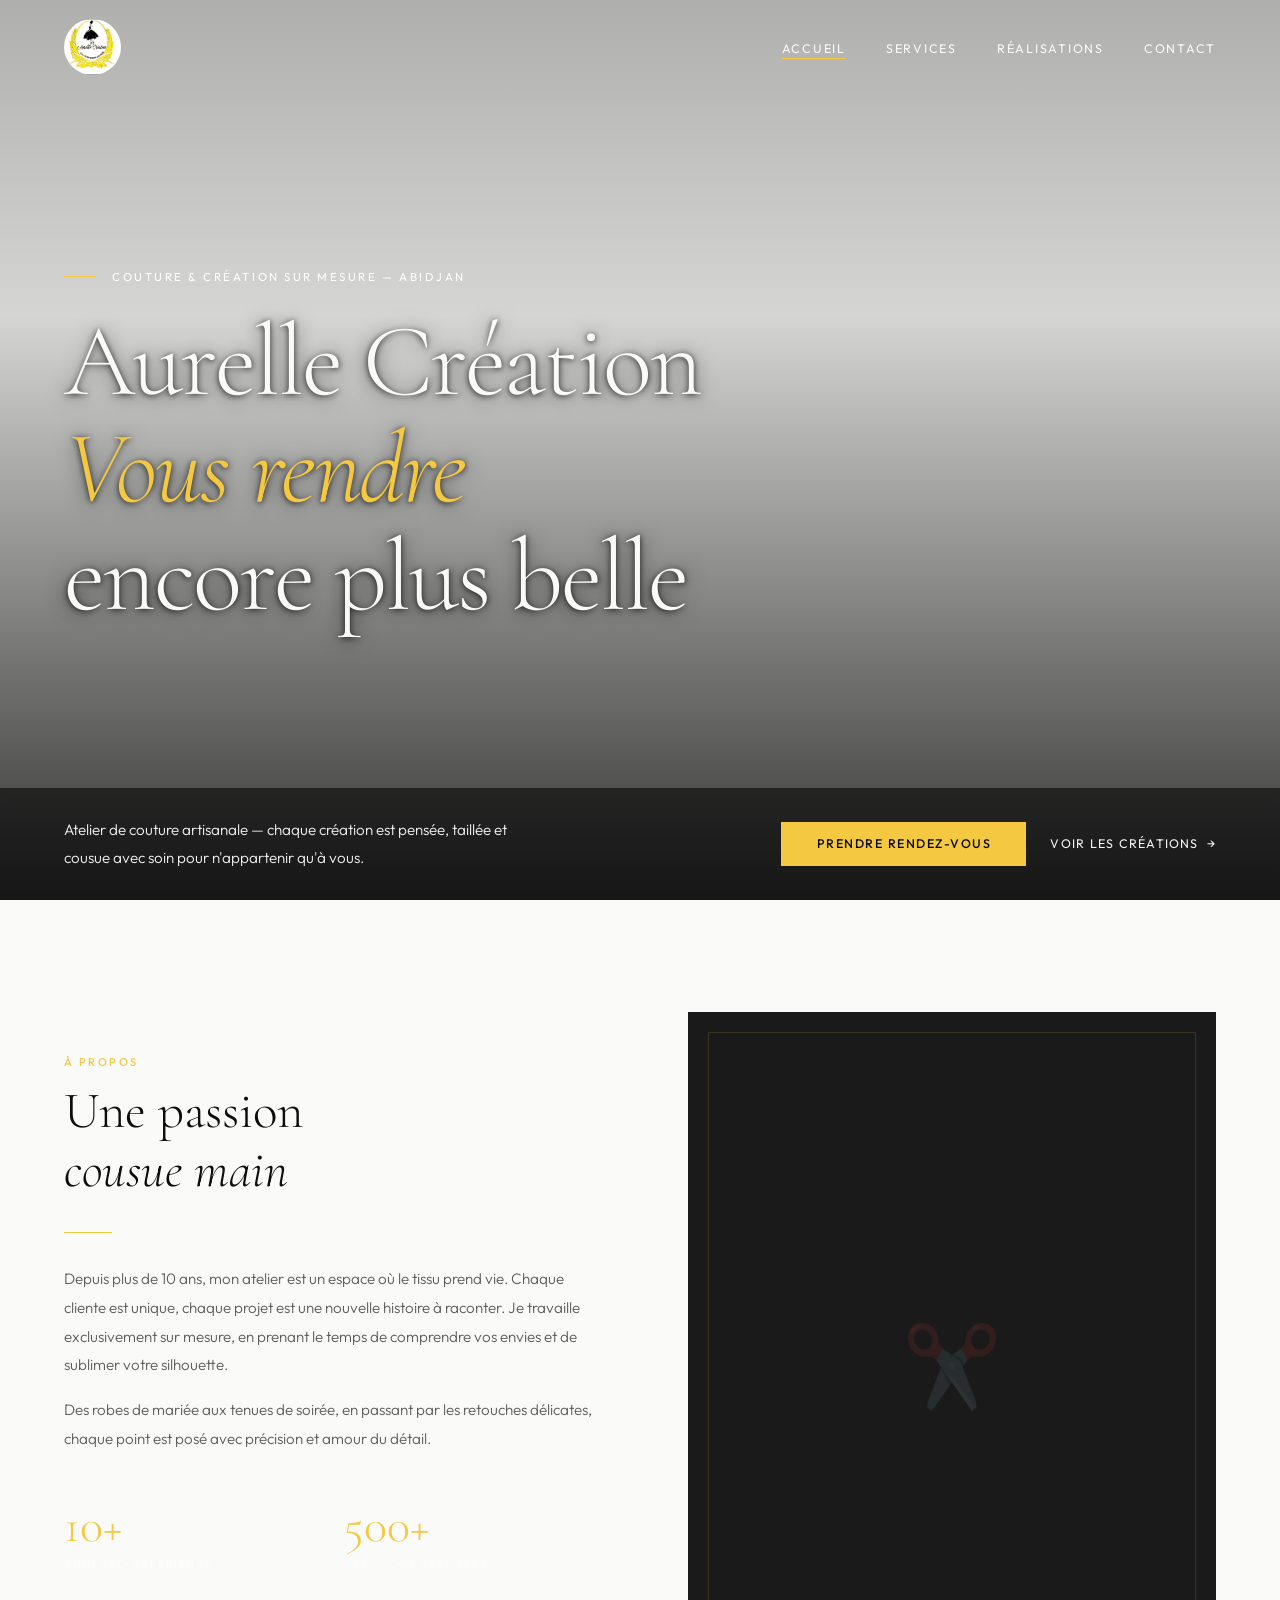
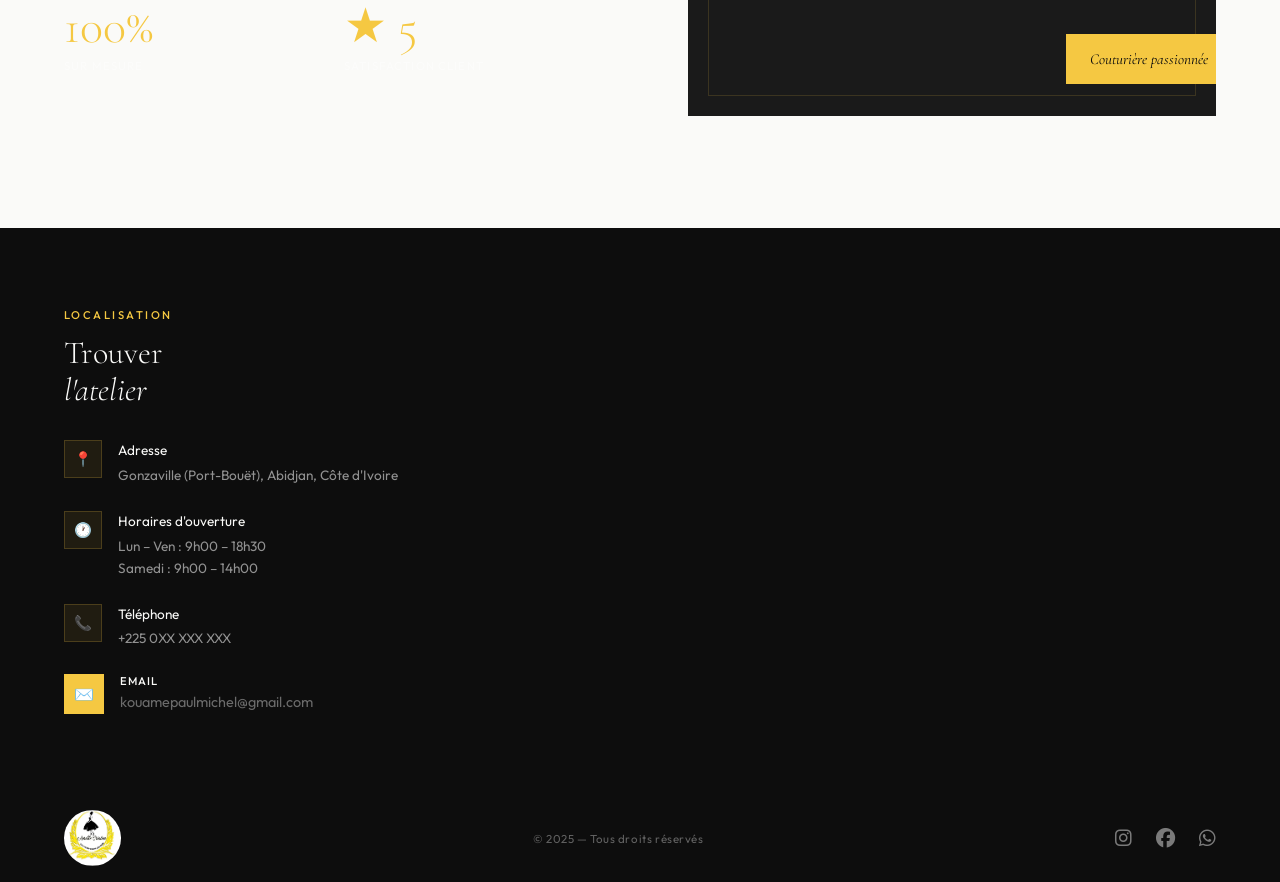
==== commit 99fe2208: "j'ai change le slogan" ====
--- a/index.html
+++ b/index.html
@@ -38,7 +38,7 @@
   <!-- Slogan flottant sur la photo -->
   <div class="hero-main">
     <div class="hero-eyebrow">Couture & Création sur Mesure — Abidjan</div>
-    <h1 class="hero-title">L'art de<br><em>sublimer</em><br>chaque tissu</h1>
+    <h1 class="hero-title">Aurelle Création<br><em>Vous rendre</em><br>encore plus belle</h1>
   </div>
 
   <!-- Pied de photo : description + boutons -->
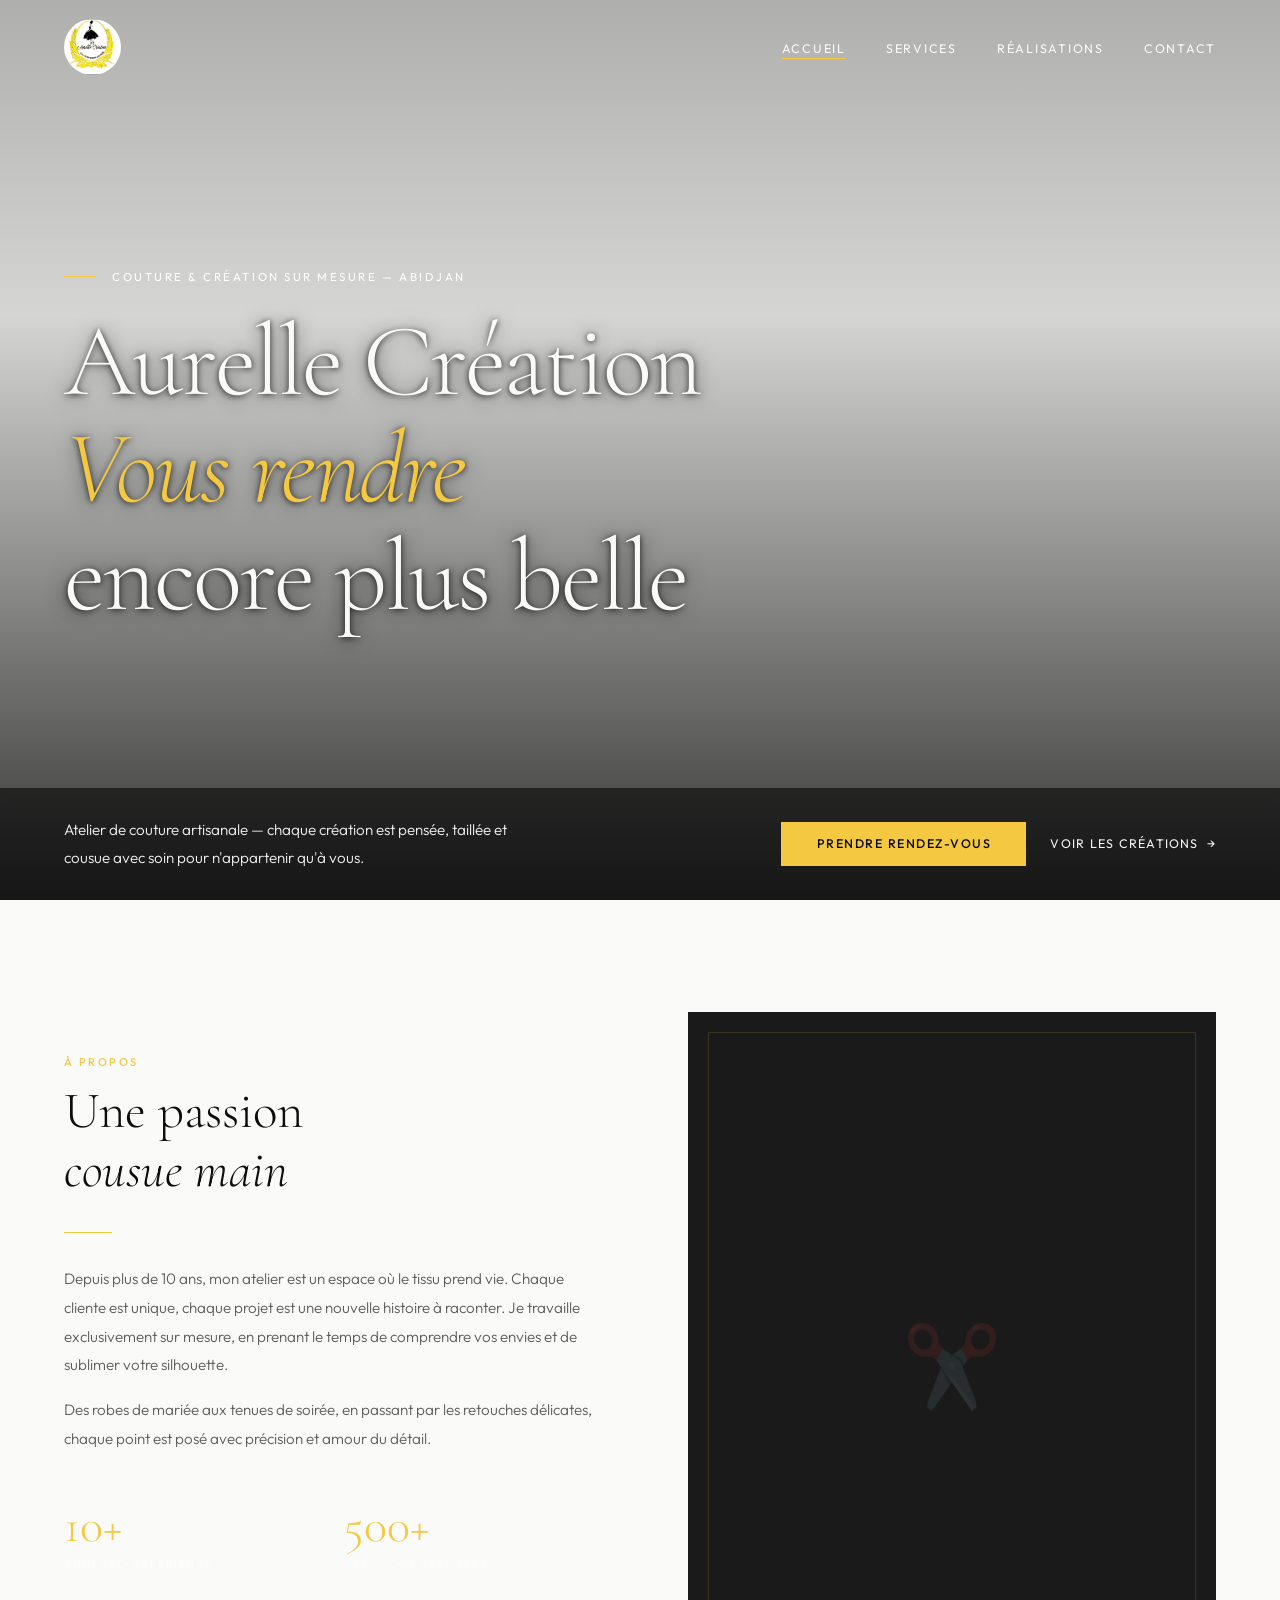
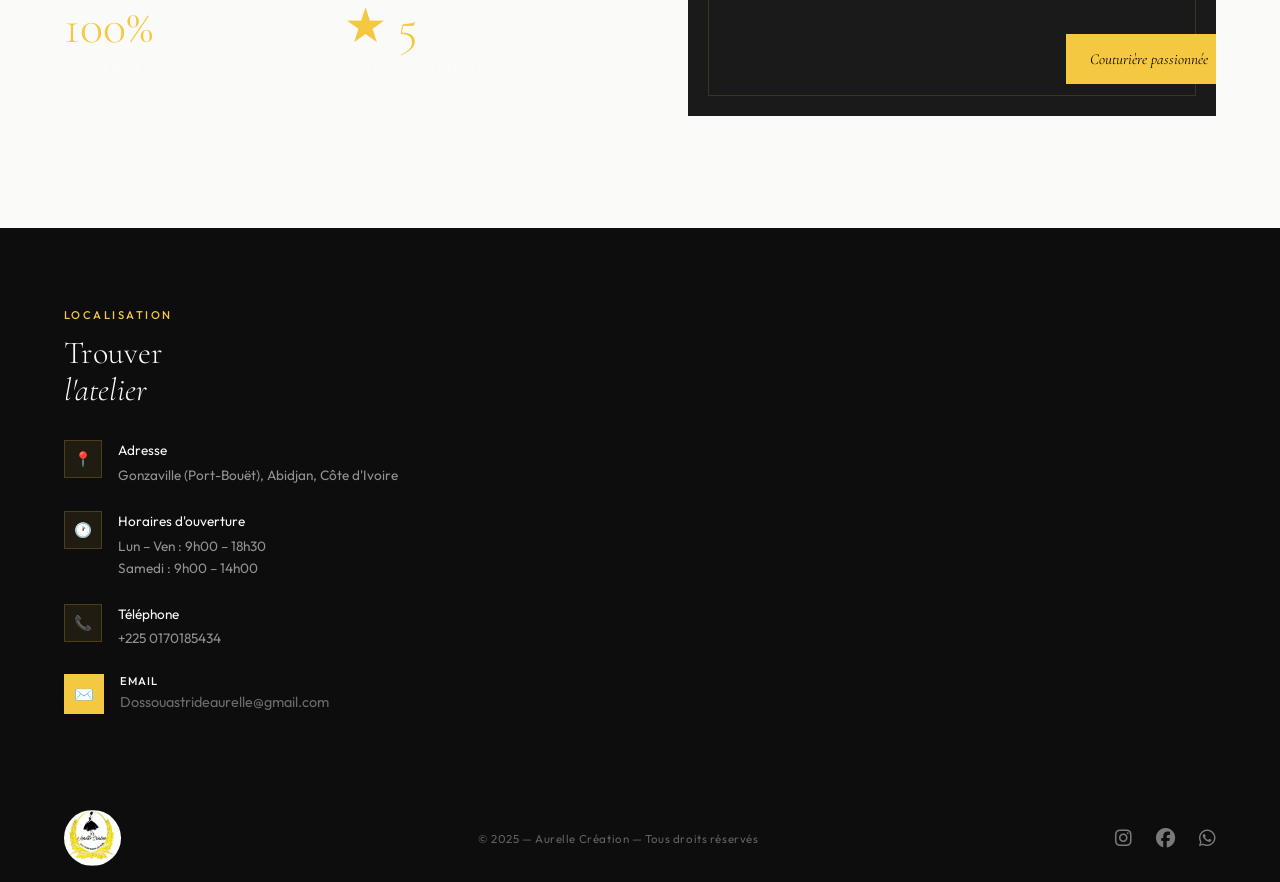
==== commit 4fb20c3f: "j'ai ajouté le mail et le numero proprietaire" ====
--- a/index.html
+++ b/index.html
@@ -113,12 +113,12 @@
           <div class="map-icon">📞</div>
           <div class="map-detail-text">
             <strong>Téléphone</strong>
-            +225 0XX XXX XXX
+            +225 0170185434
           </div>
         </div>
         <div class="map-detail-item">
         <div class="contact-icon">✉️</div>
-        <div class="contact-text"><strong>Email</strong><span><a href="mailto:kouamepaulmichel@gmail.com">kouamepaulmichel@gmail.com</a></span></div>
+        <div class="contact-text"><strong>Email</strong><span><a href="mailto:Dossouastrideaurelle@gmail.com">Dossouastrideaurelle@gmail.com</a></span></div>
 
         </div>
       </div>
@@ -138,7 +138,7 @@
 <!-- ═══════════════════════════ FOOTER ═══════════════════════════ -->
 <footer>
     <a href="index.html" class="nav-logo"><img src="Aurelle_couture.jpeg" class="logo-img"></a>
-  <div class="footer-copy">© 2025 — Tous droits réservés</div>
+  <div class="footer-copy">© 2025 — Aurelle Création — Tous droits réservés</div>
   <div class="footer-social">
     <a href="#" title="Instagram"><i class="fab fa-instagram"></i></a>
     <a href="#" title="Facebook"><i class="fab fa-facebook"></i></a>
--- a/styles.css
+++ b/styles.css
@@ -74,7 +74,7 @@
   padding: 0;
   position: relative;
   overflow: hidden;
-  background-image: url('mannequin-with-tape-measure.jpg.jpeg');
+  background-image: url('mannequin.jpeg');
   background-size: cover;
   background-position: center;
   background-repeat: no-repeat;
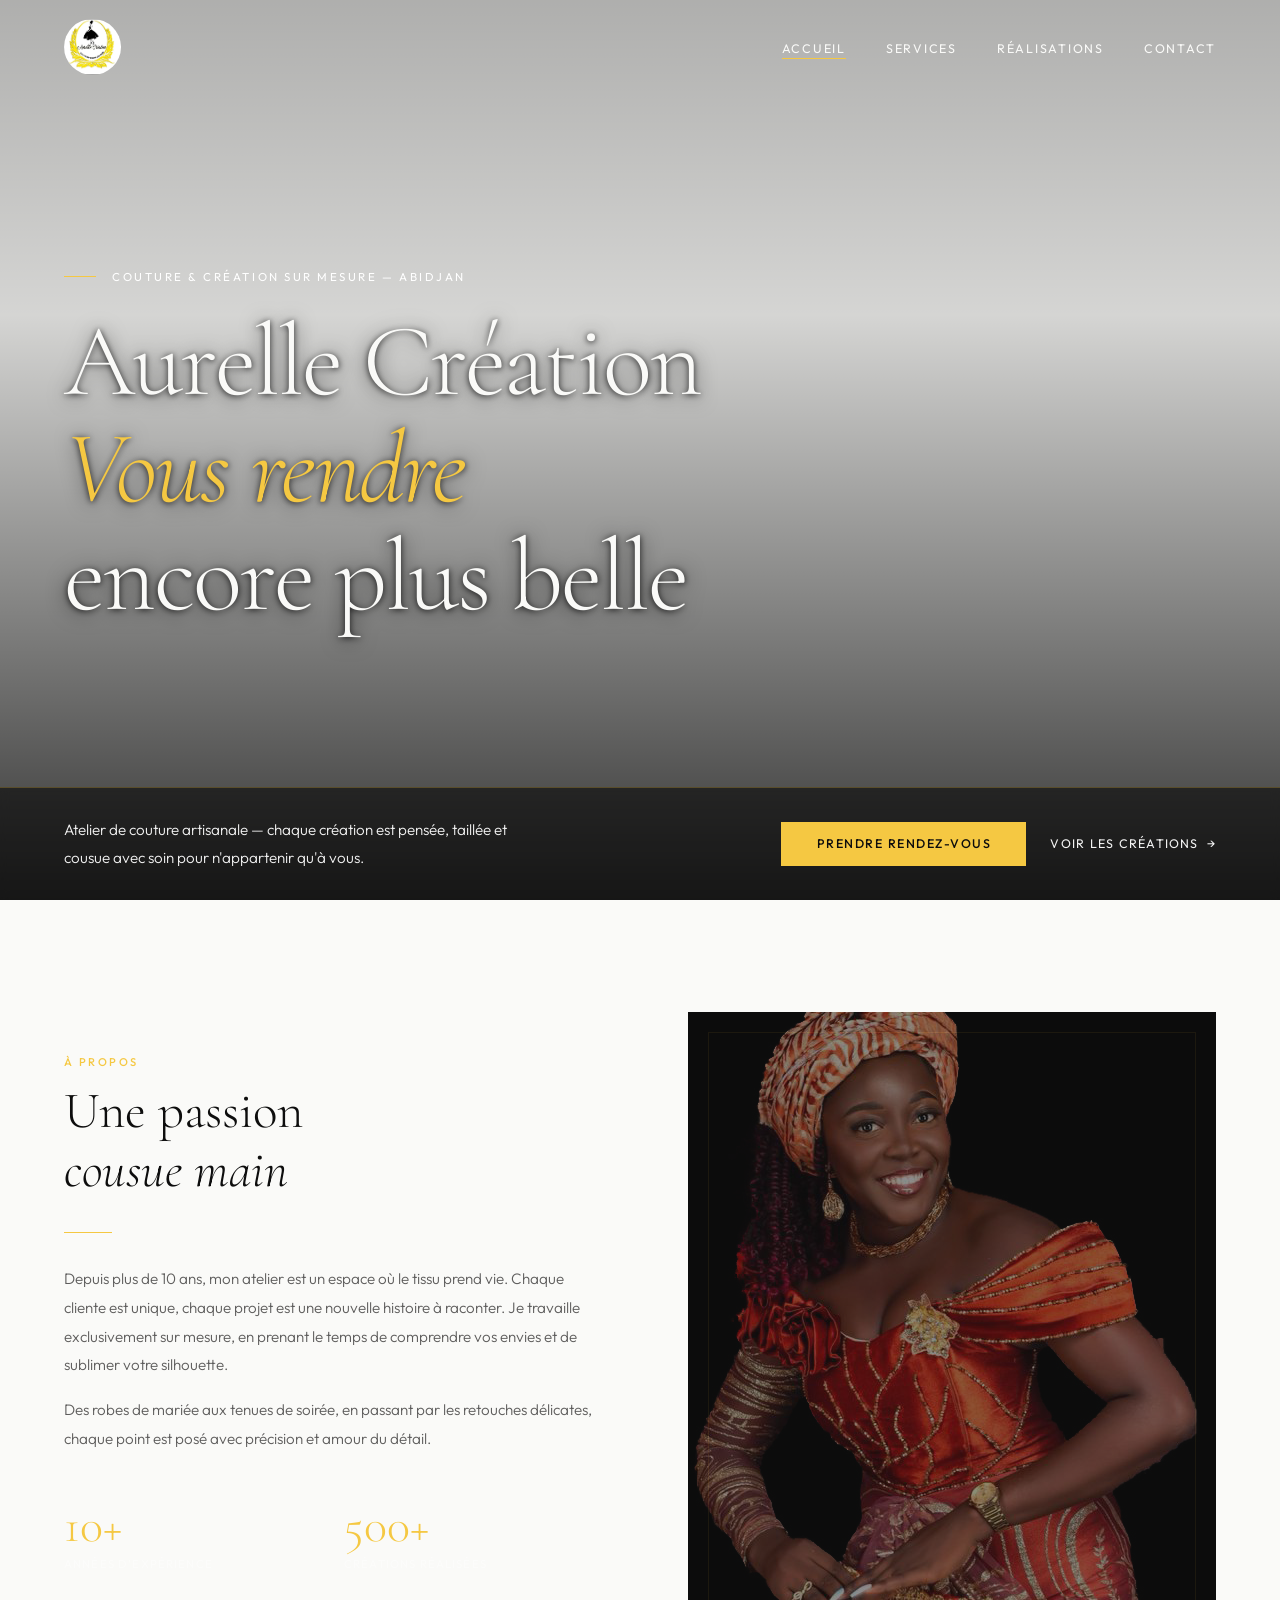
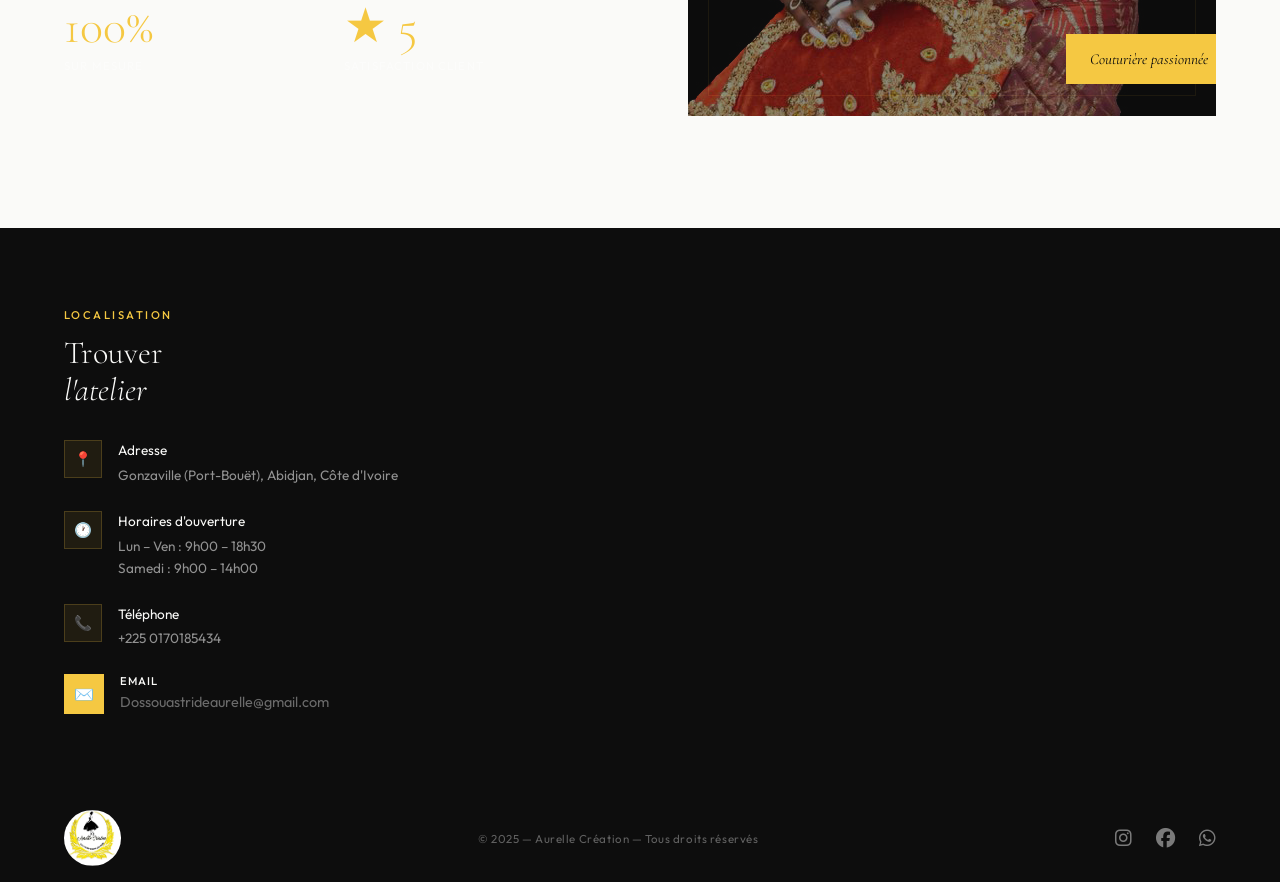
==== commit bb93d778: "j'ai ajouté un portrait du propriétaire" ====
--- a/index.html
+++ b/index.html
@@ -83,7 +83,7 @@
     </div>
   </div>
   <div class="apropos-portrait reveal reveal-delay-2">
-    <div class="portrait-icon">✂️</div>
+    <div class="portrait-icon"><img src="photo_aurelle4.jpg" alt=""></div>
     <div class="portrait-badge">Couturière passionnée</div>
   </div>
 </section>
--- a/styles.css
+++ b/styles.css
@@ -176,7 +176,7 @@
   position: relative; display: flex; align-items: center; justify-content: center; overflow: hidden;
 }
 .apropos-portrait::before { content: ''; position: absolute; inset: 20px; border: 1px solid rgba(245,200,66,0.15); }
-.portrait-icon { font-size: 5rem; opacity: 0.12; }
+.portrait-icon { font-size: 5rem; opacity: 0.50; }
 .portrait-badge {
   position: absolute; bottom: 2rem; right: -1rem;
   background: var(--yellow); color: var(--black);
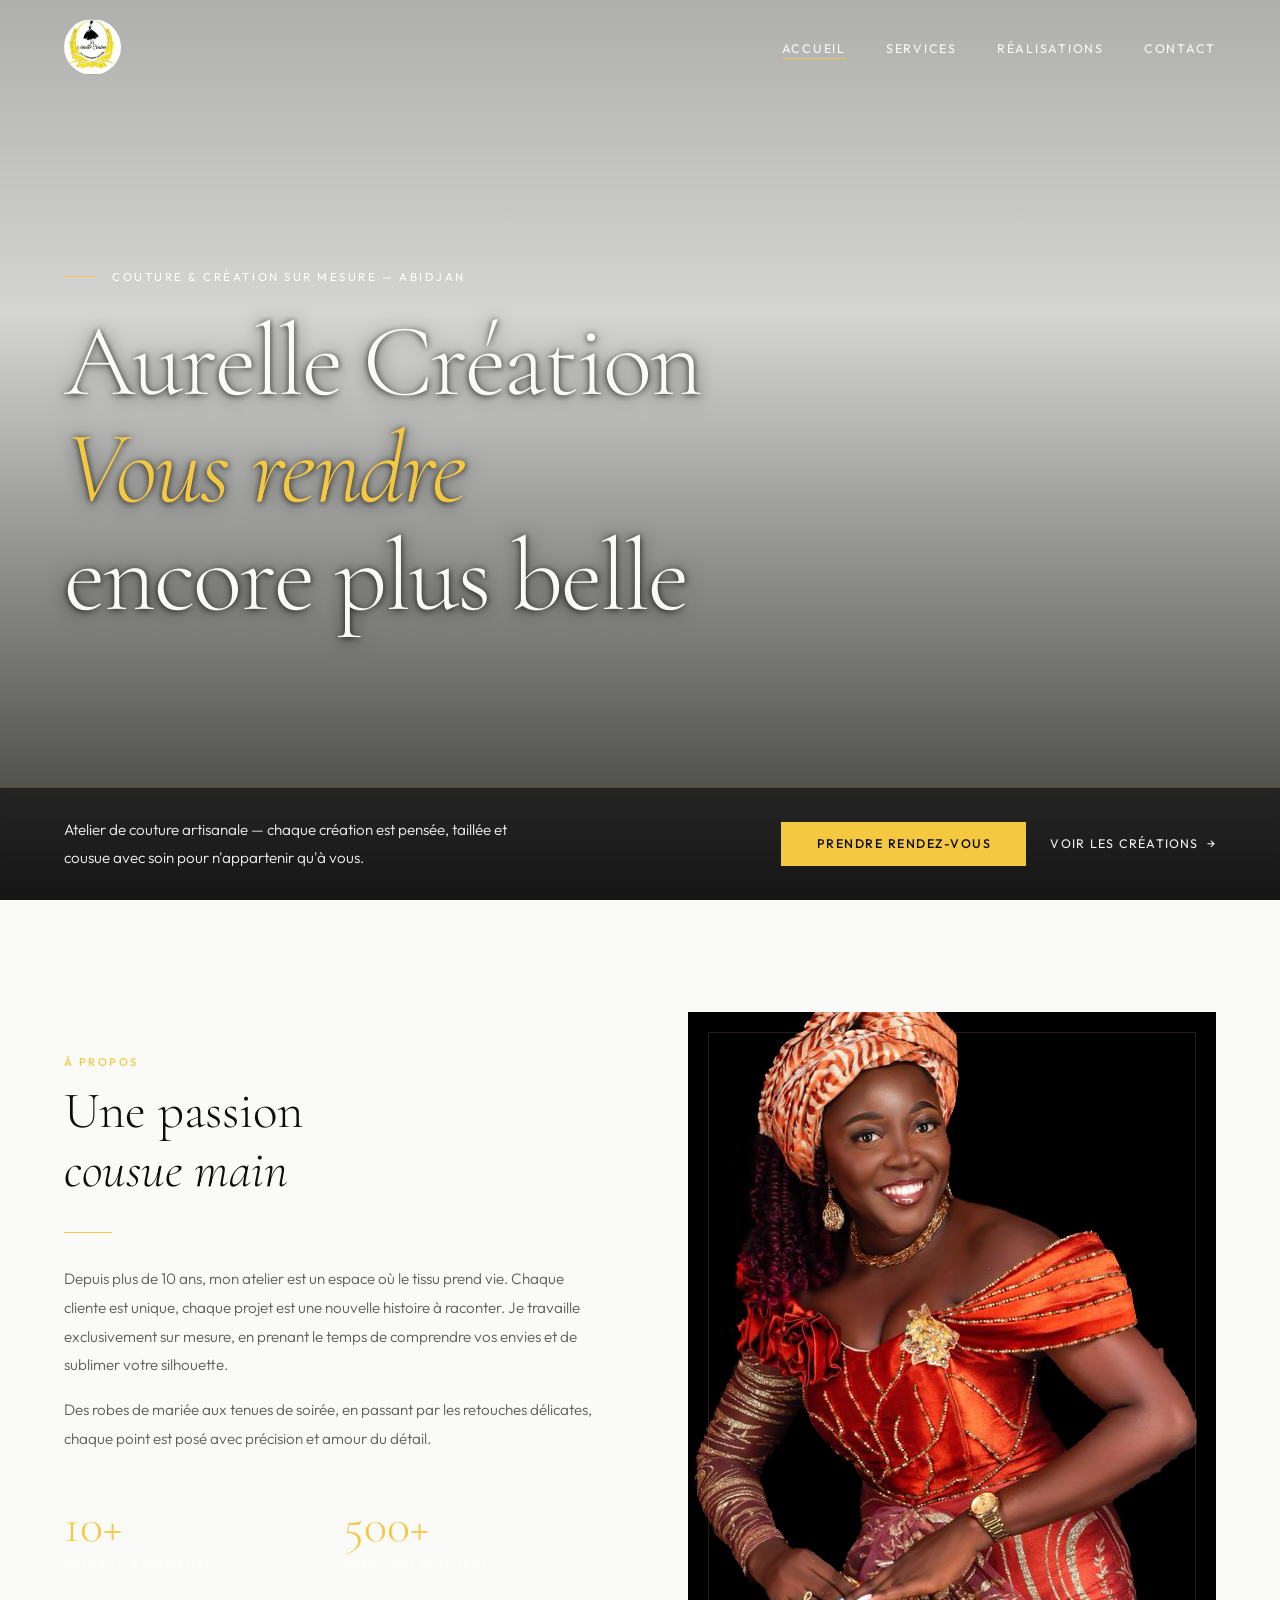
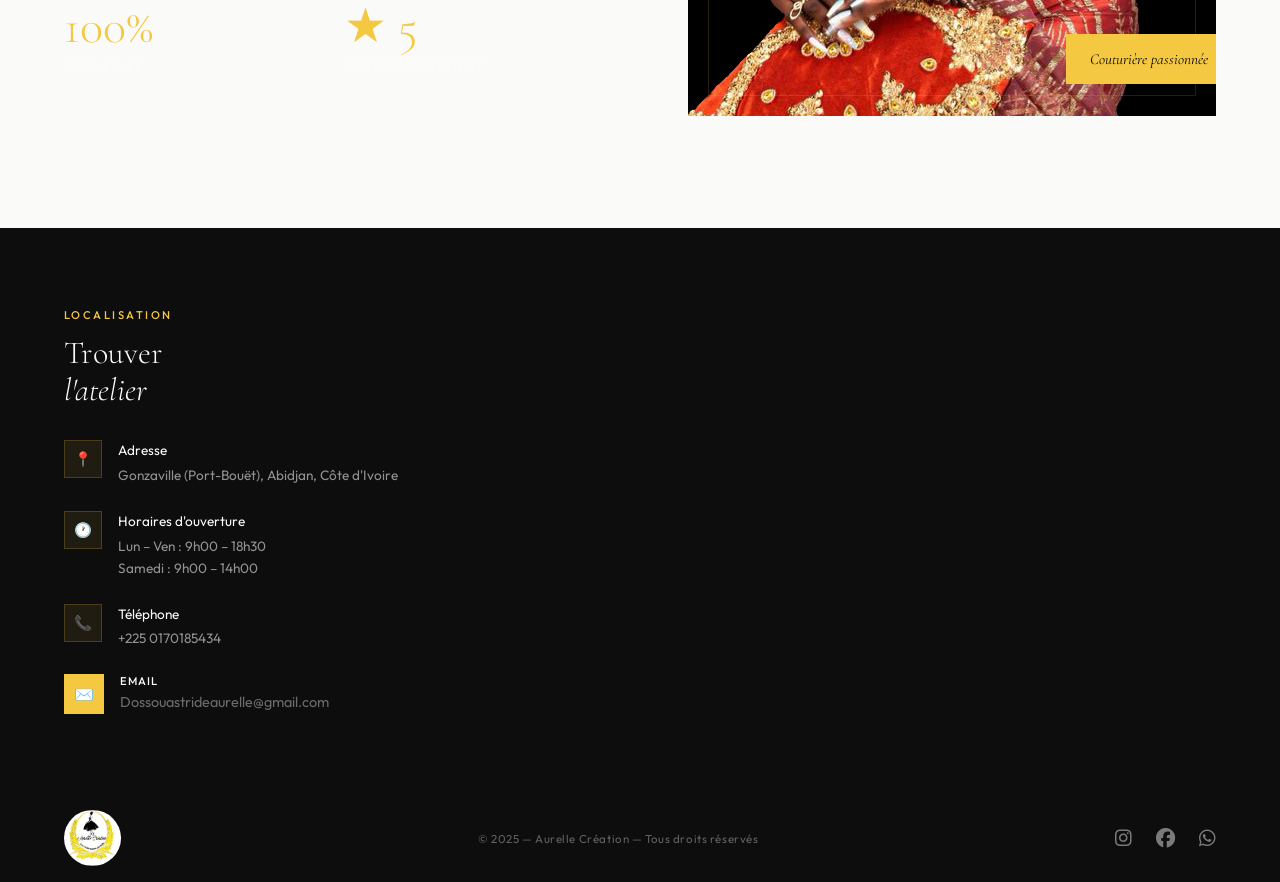
==== commit 61e0c072: "j'ai ajouté un portrait du propriétaire" ====
--- a/index.html
+++ b/index.html
@@ -83,9 +83,9 @@
     </div>
   </div>
   <div class="apropos-portrait reveal reveal-delay-2">
-    <div class="portrait-icon"><img src="photo_aurelle4.jpg" alt=""></div>
-    <div class="portrait-badge">Couturière passionnée</div>
-  </div>
+  <img src="photo_aurelle4.jpg" alt="Aurelle, couturière">
+  <div class="portrait-badge">Couturière passionnée</div>
+</div>
 </section>
 
 <!-- ═══════════════════════════ MAP ═══════════════════════════ -->
